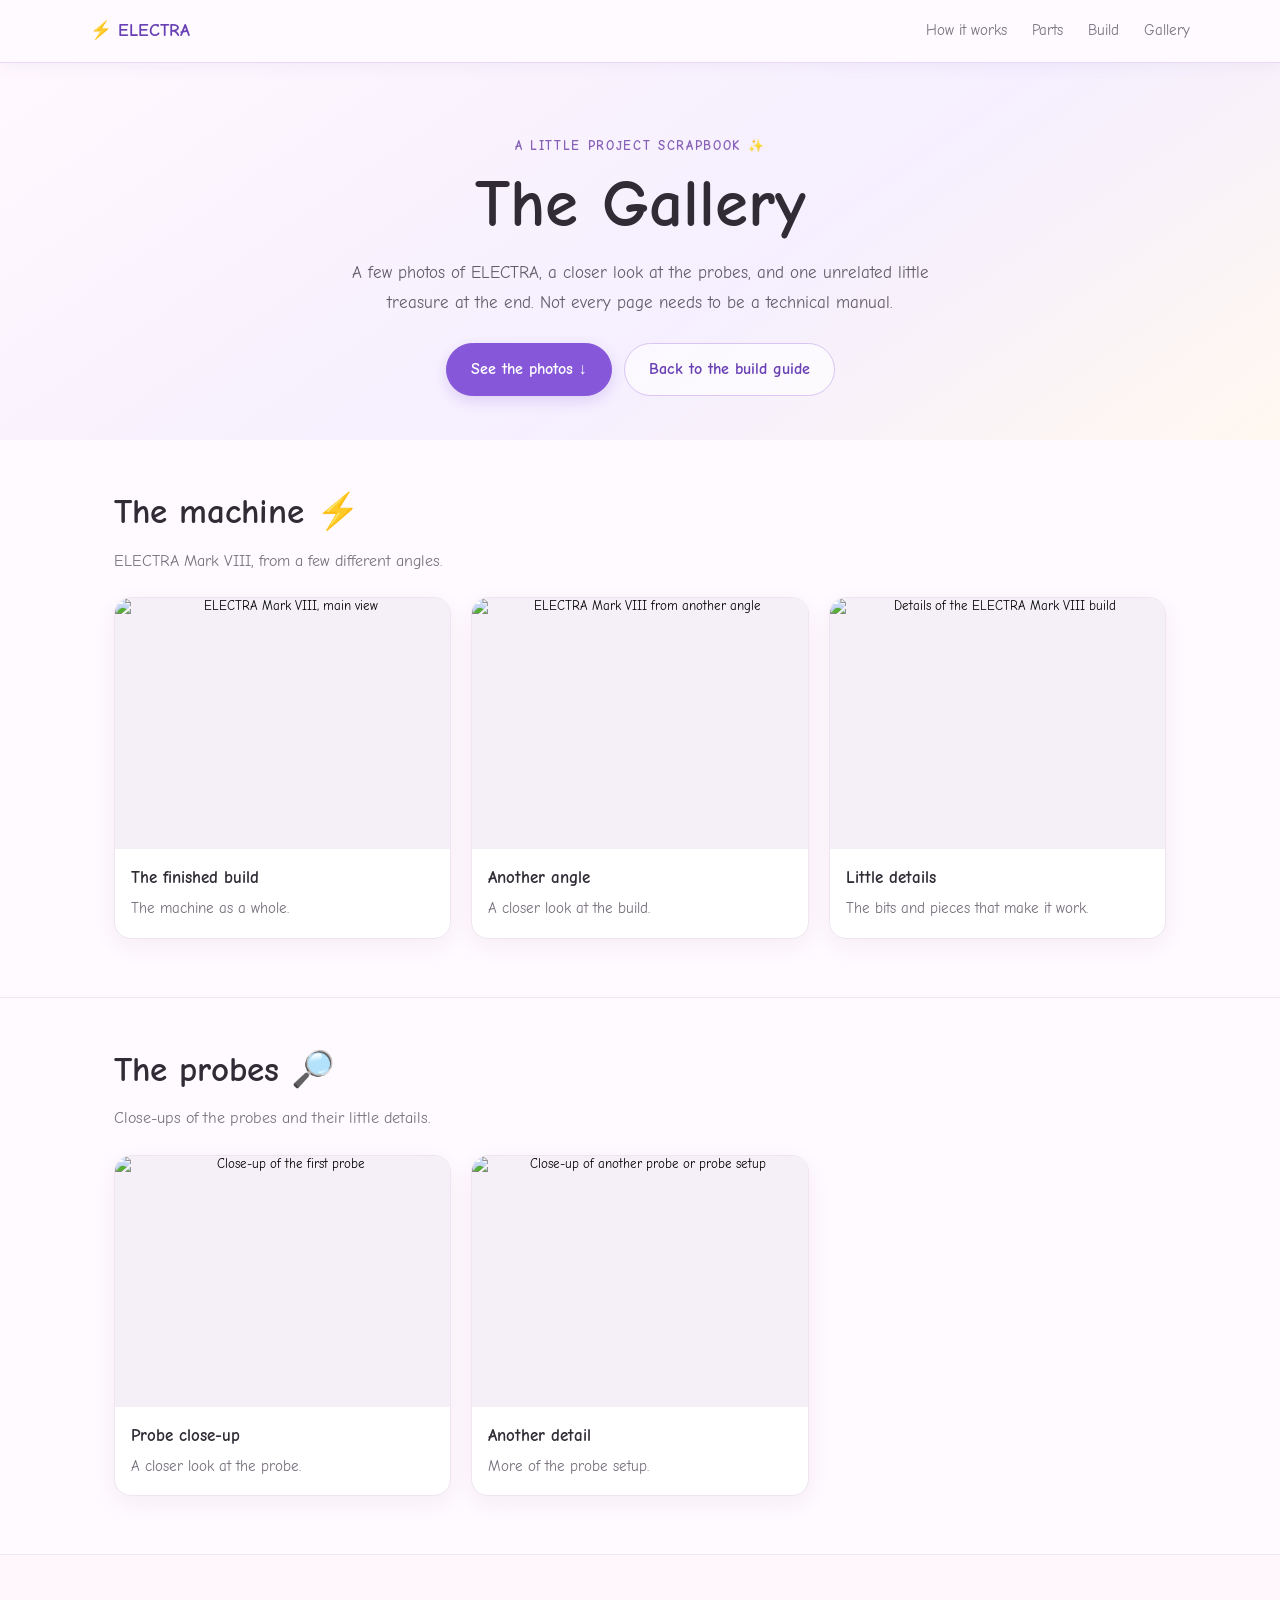
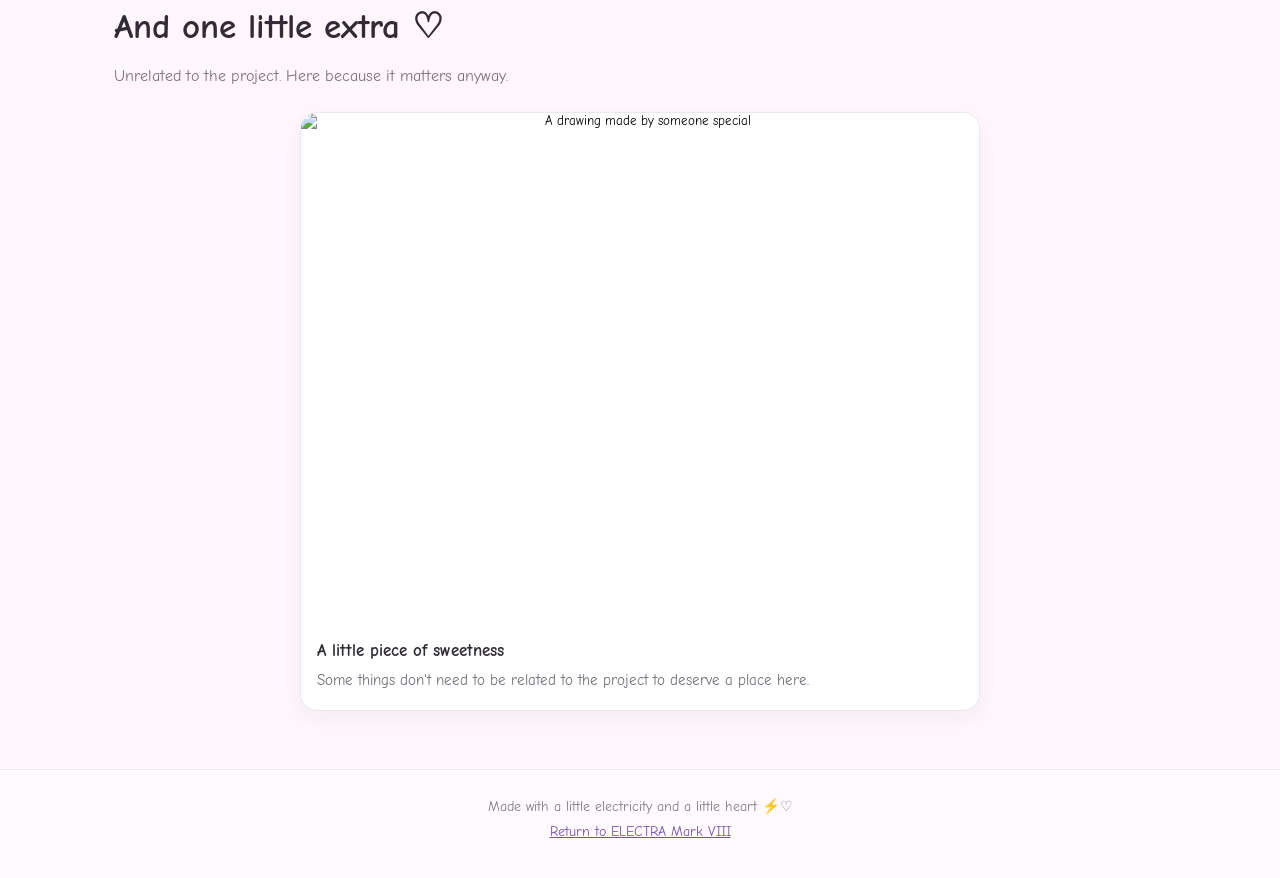
==== gallery.html @ 9e2c364e "Add files via upload" ====
<!DOCTYPE html>
<html lang="en">
<head>
  <meta charset="UTF-8" />
  <meta name="viewport" content="width=device-width, initial-scale=1" />
  <meta name="theme-color" content="#fbf4ff" />
  <title>Gallery · ELECTRA Mark VIII</title>
  <meta name="description" content="A small personal gallery of the ELECTRA machine, its probes, and one special drawing." />
  <link rel="preconnect" href="https://fonts.googleapis.com" />
  <link rel="preconnect" href="https://fonts.gstatic.com" crossorigin />
  <link href="https://fonts.googleapis.com/css2?family=Comic+Neue:wght@400;700&display=swap" rel="stylesheet" />
  <link rel="stylesheet" href="style.css" />
  <style>
    body, h1, h2, h3, p, a, button, figcaption {
      font-family: "Comic Sans MS", "Comic Neue", "Chalkboard SE", cursive !important;
    }
    :root { --ink:#302b35; --muted:#77717e; }
    body { color:var(--ink); background:#fffaff; }
    .gallery-hero { padding:72px 0 44px; text-align:center; background:linear-gradient(145deg,#fff8fd 0%,#f5efff 58%,#fff8f0 100%); }
    .gallery-hero .eyebrow { color:#8760b8; font-weight:700; letter-spacing:.13em; text-transform:uppercase; font-size:.8rem; }
    .gallery-hero h1 { font-size:clamp(2.4rem,6vw,4.2rem); line-height:1.08; margin:12px 0 16px; }
    .gallery-hero .lead { max-width:620px; margin:0 auto; color:#625b69; font-size:1.08rem; line-height:1.75; }
    .gallery-actions { display:flex; justify-content:center; flex-wrap:wrap; gap:12px; margin-top:25px; }
    .gallery-actions a { text-decoration:none; }
    .gallery-section { padding:42px 0 58px; }
    .gallery-section + .gallery-section { border-top:1px solid #f0e7f1; }
    .section-heading { margin-bottom:22px; }
    .section-heading h2 { font-size:clamp(1.65rem,4vw,2.2rem); margin:0 0 6px; }
    .section-heading p { margin:0; color:var(--muted); }
    .gallery-grid { display:grid; grid-template-columns:repeat(3,minmax(0,1fr)); gap:20px; }
    .gallery-card { min-width:0; overflow:hidden; border:1px solid #eee5f0; background:#fff; border-radius:17px; box-shadow:0 7px 24px rgba(67,42,80,.055); }
    .gallery-image-button { width:100%; display:block; border:0; padding:0; background:#f5f0f7; cursor:zoom-in; }
    .gallery-image-button img { display:block; width:100%; aspect-ratio:4/3; object-fit:cover; }
    .gallery-copy { padding:14px 16px 17px; }
    .gallery-copy h3 { font-size:1.08rem; margin:0 0 5px; }
    .gallery-copy p { color:#756d7a; font-size:.92rem; line-height:1.55; margin:0; }
    .personal-section { background:#fff7fb; }
    .art-card { max-width:680px; margin:0 auto; }
    .art-card .gallery-image-button img { aspect-ratio:4/3; object-fit:contain; background:#fff; }
    .gallery-footer { border-top:1px solid #f0e7f1; padding:25px 0 34px; text-align:center; color:#817985; font-size:.9rem; }
    .gallery-footer a { color:#7551a1; }
    .lightbox { position:fixed; inset:0; z-index:1000; display:none; align-items:center; justify-content:center; padding:24px; background:rgba(28,20,34,.88); }
    .lightbox.open { display:flex; }
    .lightbox-inner { width:min(1100px,100%); max-height:100%; display:flex; flex-direction:column; align-items:center; gap:12px; }
    .lightbox img { max-width:100%; max-height:78vh; object-fit:contain; border-radius:12px; box-shadow:0 18px 70px rgba(0,0,0,.3); }
    .lightbox-caption { color:#fff; text-align:center; line-height:1.5; }
    .lightbox-close { position:fixed; top:18px; right:20px; width:44px; height:44px; border:1px solid rgba(255,255,255,.45); border-radius:50%; color:#fff; background:rgba(255,255,255,.12); font-size:1.5rem; cursor:pointer; }
    .lightbox-close:focus-visible,.gallery-image-button:focus-visible { outline:3px solid #b995ff; outline-offset:3px; }
    @media (max-width:900px) { .gallery-grid { grid-template-columns:repeat(2,minmax(0,1fr)); } }
    @media (max-width:580px) { .gallery-hero { padding:52px 0 36px; } .gallery-section { padding:34px 0 44px; } .gallery-grid { grid-template-columns:1fr; gap:15px; } }
    @media (prefers-reduced-motion:reduce) { *,*::before,*::after { transition:none !important; } }
  </style>
</head>
<body>
  <header class="site-header">
    <div class="wrap header-inner">
      <a class="logo" href="index.html">⚡ ELECTRA</a>
      <nav aria-label="Main navigation">
        <a href="index.html#what">How it works</a>
        <a href="index.html#parts">Parts</a>
        <a href="index.html#build">Build</a>
        <a href="gallery.html" aria-current="page">Gallery</a>
      </nav>
    </div>
  </header>

  <main>
    <section class="gallery-hero">
      <div class="wrap">
        <p class="eyebrow">A little project scrapbook ✨</p>
        <h1>The Gallery</h1>
        <p class="lead">A few photos of ELECTRA, a closer look at the probes, and one unrelated little treasure at the end. Not every page needs to be a technical manual.</p>
        <div class="gallery-actions">
          <a class="btn" href="#machine">See the photos ↓</a>
          <a class="btn btn-ghost" href="index.html">Back to the build guide</a>
        </div>
      </div>
    </section>

    <!-- Add 3–6 machine photos. Replace these example filenames with your actual image filenames. -->
    <section class="gallery-section" id="machine">
      <div class="wrap">
        <div class="section-heading">
          <h2>The machine ⚡</h2>
          <p>ELECTRA Mark VIII, from a few different angles.</p>
        </div>
        <div class="gallery-grid">
          <article class="gallery-card">
            <button class="gallery-image-button" type="button" data-full="images/gallery/machine-1.jpg" data-caption="ELECTRA Mark VIII — main view" aria-label="Enlarge main machine photo">
              <img src="images/gallery/machine-1.jpg" alt="ELECTRA Mark VIII, main view" loading="lazy" />
            </button>
            <div class="gallery-copy"><h3>The finished build</h3><p>The machine as a whole.</p></div>
          </article>
          <article class="gallery-card">
            <button class="gallery-image-button" type="button" data-full="images/gallery/machine-2.jpg" data-caption="ELECTRA Mark VIII — another angle" aria-label="Enlarge second machine photo">
              <img src="images/gallery/machine-2.jpg" alt="ELECTRA Mark VIII from another angle" loading="lazy" />
            </button>
            <div class="gallery-copy"><h3>Another angle</h3><p>A closer look at the build.</p></div>
          </article>
          <article class="gallery-card">
            <button class="gallery-image-button" type="button" data-full="images/gallery/machine-3.jpg" data-caption="ELECTRA Mark VIII — build details" aria-label="Enlarge third machine photo">
              <img src="images/gallery/machine-3.jpg" alt="Details of the ELECTRA Mark VIII build" loading="lazy" />
            </button>
            <div class="gallery-copy"><h3>Little details</h3><p>The bits and pieces that make it work.</p></div>
          </article>
          <!-- Optional extra machine photos: duplicate a card and use machine-4.jpg, machine-5.jpg, or machine-6.jpg. -->
        </div>
      </div>
    </section>

    <!-- Add 2–4 probe photos. Replace these example filenames with your actual image filenames. -->
    <section class="gallery-section" id="probes">
      <div class="wrap">
        <div class="section-heading">
          <h2>The probes 🔎</h2>
          <p>Close-ups of the probes and their little details.</p>
        </div>
        <div class="gallery-grid">
          <article class="gallery-card">
            <button class="gallery-image-button" type="button" data-full="images/gallery/probe-1.jpg" data-caption="Probe — close-up" aria-label="Enlarge first probe photo">
              <img src="images/gallery/probe-1.jpg" alt="Close-up of the first probe" loading="lazy" />
            </button>
            <div class="gallery-copy"><h3>Probe close-up</h3><p>A closer look at the probe.</p></div>
          </article>
          <article class="gallery-card">
            <button class="gallery-image-button" type="button" data-full="images/gallery/probe-2.jpg" data-caption="Probe setup — detail" aria-label="Enlarge second probe photo">
              <img src="images/gallery/probe-2.jpg" alt="Close-up of another probe or probe setup" loading="lazy" />
            </button>
            <div class="gallery-copy"><h3>Another detail</h3><p>More of the probe setup.</p></div>
          </article>
          <!-- Optional extra probe photos: duplicate a card and use probe-3.jpg or probe-4.jpg. -->
        </div>
      </div>
    </section>

    <!-- The unrelated drawing goes last, exactly as intended. -->
    <section class="gallery-section personal-section" id="little-extra">
      <div class="wrap">
        <div class="section-heading">
          <h2>And one little extra ♡</h2>
          <p>Unrelated to the project. Here because it matters anyway.</p>
        </div>
        <article class="gallery-card art-card">
          <button class="gallery-image-button" type="button" data-full="images/gallery/drawing.jpg" data-caption="A little drawing, kept here for a special reason." aria-label="Enlarge the drawing">
            <img src="images/gallery/drawing.jpg" alt="A drawing made by someone special" loading="lazy" />
          </button>
          <div class="gallery-copy"><h3>A little piece of sweetness</h3><p>Some things don't need to be related to the project to deserve a place here.</p></div>
        </article>
      </div>
    </section>
  </main>

  <footer class="gallery-footer">
    <div class="wrap">
      <p>Made with a little electricity and a little heart ⚡♡</p>
      <p><a href="index.html">Return to ELECTRA Mark VIII</a></p>
    </div>
  </footer>

  <div class="lightbox" id="lightbox" role="dialog" aria-modal="true" aria-label="Expanded gallery image" aria-hidden="true">
    <button class="lightbox-close" type="button" aria-label="Close image viewer">×</button>
    <div class="lightbox-inner">
      <img id="lightbox-image" src="" alt="" />
      <p class="lightbox-caption" id="lightbox-caption"></p>
    </div>
  </div>

  <script>
    (() => {
      const lightbox = document.getElementById('lightbox');
      const lightboxImage = document.getElementById('lightbox-image');
      const lightboxCaption = document.getElementById('lightbox-caption');
      const closeButton = lightbox.querySelector('.lightbox-close');
      let previousFocus = null;

      function closeLightbox() {
        lightbox.classList.remove('open');
        lightbox.setAttribute('aria-hidden', 'true');
        lightboxImage.src = '';
        document.body.style.overflow = '';
        if (previousFocus) previousFocus.focus();
      }

      document.querySelectorAll('.gallery-image-button').forEach(button => {
        button.addEventListener('click', () => {
          previousFocus = button;
          lightboxImage.src = button.dataset.full;
          lightboxImage.alt = button.querySelector('img').alt;
          lightboxCaption.textContent = button.dataset.caption || '';
          lightbox.classList.add('open');
          lightbox.setAttribute('aria-hidden', 'false');
          document.body.style.overflow = 'hidden';
          closeButton.focus();
        });
      });
      closeButton.addEventListener('click', closeLightbox);
      lightbox.addEventListener('click', event => { if (event.target === lightbox) closeLightbox(); });
      document.addEventListener('keydown', event => {
        if (event.key === 'Escape' && lightbox.classList.contains('open')) closeLightbox();
      });
    })();
  </script>
</body>
</html>
---- style.css ----
/* ELECTRA Mark VIII: Pastel Cyber-Kawaii theme
   Replaces style.css. Keeps the existing HTML structure and responsive layout. */

* { margin: 0; padding: 0; box-sizing: border-box; }

:root {
  --page: #fffaff;
  --surface: #ffffff;
  --surface-lavender: #f5efff;
  --surface-pink: #fff0f7;
  --surface-mint: #eafaf5;
  --ink: #352b49;
  --muted: #70677e;
  --purple: #8657d8;
  --purple-dark: #6840b4;
  --pink: #ef8fbd;
  --mint: #79cdb5;
  --yellow: #ffe9a6;
  --border: #e7d9f7;
  --shadow: 0 8px 24px rgba(101, 70, 150, .10);
}

html { scroll-behavior: smooth; scroll-padding-top: 100px; }

body {
  font-family: system-ui, -apple-system, "Segoe UI", Roboto, sans-serif;
  line-height: 1.7;
  color: var(--ink);
  background:
    radial-gradient(ellipse at 8% 4%, rgba(232, 211, 255, .42), transparent 28rem),
    radial-gradient(ellipse at 94% 30%, rgba(255, 221, 239, .35), transparent 32rem),
    var(--page);
}

a { color: var(--purple-dark); }
a:hover { color: #bd5794; }

.wrap { max-width: 1100px; margin: 0 auto; padding: 0 24px; }

/* Header */
.site-header {
  position: sticky; top: 0;
  background: rgba(255, 250, 255, .90);
  backdrop-filter: blur(12px);
  border-bottom: 1px solid var(--border);
  box-shadow: 0 3px 16px rgba(101, 70, 150, .06);
  z-index: 10;
}
.header-inner {
  display: flex; justify-content: space-between; align-items: center;
  padding: 16px 0;
}
.logo {
  font-weight: 700; font-size: 1.1rem; text-decoration: none;
  color: var(--purple-dark);
}
.site-header nav a {
  display: inline-block; margin-left: 20px; text-decoration: none;
  color: var(--muted); font-size: .92rem; transition: color .2s;
}
.site-header nav a:hover { color: var(--purple); }

/* Hero */
.hero {
  padding: 76px 0 60px; text-align: center;
  background: linear-gradient(135deg, rgba(245,239,255,.82), rgba(255,240,247,.72) 55%, rgba(234,250,245,.7));
  border-bottom: 1px solid #eee2fa;
}
.eyebrow {
  text-transform: uppercase; letter-spacing: 2px; font-size: .8rem;
  color: var(--purple); margin-bottom: 12px;
}
.hero h1 {
  font-size: clamp(2rem, 5vw, 3.2rem); line-height: 1.2;
  margin-bottom: 16px; color: var(--purple-dark);
}
.lead {
  font-size: 1.12rem; color: var(--muted); max-width: 680px;
  margin: 0 auto 24px;
}
.tags {
  display: flex; gap: 8px; justify-content: center; flex-wrap: wrap;
  margin-bottom: 24px;
}
.tag {
  background: var(--surface-lavender); padding: 5px 13px;
  border: 1px solid #e5d6fb; border-radius: 20px;
  font-size: .85rem; color: #62469b;
}
.tag:nth-child(2) { background: var(--surface-pink); border-color: #f8d5e7; color: #a94e7e; }
.tag:nth-child(3) { background: var(--surface-mint); border-color: #c8eee2; color: #287d68; }
.tag:nth-child(4) { background: #fff6d8; border-color: #f6e4a5; color: #88651b; }
.hero-actions {
  display: flex; gap: 12px; justify-content: center;
  margin-bottom: 40px; flex-wrap: wrap;
}
.btn {
  display: inline-block; padding: 12px 24px; border-radius: 999px;
  text-decoration: none; font-weight: 700;
  background: var(--purple); color: #fff;
  border: 1px solid var(--purple); box-shadow: 0 5px 14px rgba(134,87,216,.2);
  transition: transform .18s, background .18s, box-shadow .18s;
}
.btn:hover {
  background: var(--purple-dark); color: #fff;
  transform: translateY(-2px); box-shadow: 0 8px 18px rgba(134,87,216,.25);
}
.btn-ghost {
  background: rgba(255,255,255,.65); color: var(--purple-dark);
  border: 1px solid #d8c5f4; box-shadow: none;
}
.btn-ghost:hover { background: var(--surface-pink); color: #a94e7e; }
.hero-img {
  width: 100%; max-width: 800px; border-radius: 18px;
  box-shadow: var(--shadow); margin: 0 auto; display: block;
  border: 4px solid rgba(255,255,255,.85);
}

/* Sections */
.section { padding: 76px 0; }
.section.alt {
  background: linear-gradient(120deg, rgba(245,239,255,.74), rgba(255,250,255,.85) 65%, rgba(234,250,245,.62));
  border-top: 1px solid #eee4fa; border-bottom: 1px solid #eee4fa;
}
.section h2 {
  font-size: 2rem; line-height: 1.3; margin-bottom: 24px;
  color: var(--purple-dark);
}
.section h3 { color: #6d4bb1; }
.section h4 { color: #7258a2; }
.section p { margin-bottom: 16px; max-width: 760px; }
.kicker { color: var(--muted); }

/* Section numbers and table of contents */
.num {
  display: inline-block; font-size: .76rem; font-weight: 700;
  letter-spacing: 2px; text-transform: uppercase; color: var(--purple);
  background: #eee3ff; border-radius: 999px; padding: 5px 12px; margin-bottom: 10px;
}
.section-index {
  max-width: 1000px; margin: 28px auto 30px; padding: 24px;
  border: 1px solid var(--border); border-radius: 18px;
  background: rgba(255,255,255,.9); box-shadow: var(--shadow);
}
.section-index h2 { margin: 0 0 14px; font-size: 1.2rem; color: var(--purple-dark); }
.section-index ol {
  display: grid; grid-template-columns: repeat(auto-fit, minmax(220px, 1fr));
  gap: 8px 24px; padding-left: 28px; margin: 0;
}
.section-index li { padding: 3px 0; color: var(--purple); }
.section-index a { color: var(--ink); text-decoration-thickness: 1px; text-underline-offset: 3px; }
.section-index a:hover { color: #bd5794; }

/* Stats */
.stats {
  display: grid; grid-template-columns: repeat(auto-fit, minmax(140px, 1fr));
  gap: 24px; margin-top: 40px;
}
.stat {
  text-align: center; padding: 24px; background: var(--surface);
  border-radius: 16px; border: 1px solid var(--border); box-shadow: var(--shadow);
}
.stat strong { display: block; font-size: 1.8rem; color: var(--purple-dark); }
.stat span { font-size: .9rem; color: var(--muted); }

/* Cards and panels */
.cards { display: grid; grid-template-columns: repeat(auto-fit, minmax(220px, 1fr)); gap: 24px; }
.card, .panel {
  background: rgba(255,255,255,.92); padding: 24px;
  border-radius: 16px; border: 1px solid var(--border);
  box-shadow: 0 5px 18px rgba(101,70,150,.06);
}
.card:nth-child(3n+2) { border-top: 4px solid var(--pink); }
.card:nth-child(3n+3) { border-top: 4px solid var(--mint); }
.card h3, .panel h3 { font-size: 1.08rem; margin-bottom: 8px; }
.card p, .panel p, .panel li { font-size: .95rem; color: var(--muted); }
.card p { margin: 0; }
.panel h4 { margin: 16px 0 8px; }
.panel ul { padding-left: 20px; }
.panel li { margin-bottom: 6px; }

/* Gallery and figures */
.gallery { display: grid; grid-template-columns: repeat(auto-fit, minmax(240px, 1fr)); gap: 20px; }
.gallery figure { margin: 0; }
.gallery img {
  width: 100%; height: 220px; object-fit: cover; border-radius: 14px;
  display: block; border: 1px solid var(--border);
}
.gallery figcaption, figure.wide figcaption {
  text-align: center; font-size: .88rem; color: var(--muted); margin-top: 10px;
}
figure.wide { margin: 32px 0; }
figure.wide img { width: 100%; border-radius: 16px; display: block; border: 1px solid var(--border); }

/* Tables */
.table-wrap { overflow-x: auto; margin-top: 24px; border-radius: 12px; }
table {
  width: 100%; border-collapse: collapse; background: #fff;
  border-radius: 12px; overflow: hidden; border: 1px solid var(--border);
}
th, td {
  text-align: left; padding: 13px 16px; border-bottom: 1px solid #eee5f7;
  font-size: .95rem;
}
th { background: #eee4ff; color: #50347f; font-weight: 700; }
tbody tr:nth-child(even) { background: #fff8fc; }
tbody tr:hover { background: #f0fbf7; }
tr:last-child td { border-bottom: none; }

/* Build instructions: numbered major steps, nested instructions stay bullets */
.steps { list-style: none; counter-reset: step; max-width: 760px; }
.steps > li {
  counter-increment: step; position: relative; padding: 20px 22px 20px 72px;
  margin-bottom: 20px; background: rgba(255,255,255,.94);
  border: 1px solid var(--border); border-radius: 16px; box-shadow: 0 4px 14px rgba(101,70,150,.06);
}
.steps > li::before {
  content: counter(step); position: absolute; left: 16px; top: 16px;
  width: 40px; height: 40px; background: var(--purple); color: #fff;
  border-radius: 50%; display: flex; align-items: center; justify-content: center;
  font-weight: 700; box-shadow: 0 3px 8px rgba(134,87,216,.22);
}
.steps h3 { font-size: 1.1rem; margin-bottom: 6px; color: var(--purple-dark); }
.steps p { margin: 0 0 8px; color: var(--muted); font-size: .95rem; }
.steps > li > ul {
  list-style: disc !important; padding-left: 22px; margin: 10px 0 0;
  counter-reset: none !important;
}
.steps > li > ul > li {
  list-style: disc !important; counter-increment: none !important;
  padding-left: 0; margin: 0 0 6px; color: var(--muted);
}
.steps > li > ul > li::before { content: none !important; display: none !important; }

/* Code */
pre {
  background: #382d4c; color: #fff8ff; padding: 24px;
  border-radius: 14px; overflow-x: auto; font-size: .9rem;
  line-height: 1.6; margin: 20px 0; border: 1px solid #51416b;
}
code { font-family: "SF Mono", "Fira Code", monospace; font-size: .9em; }
p code, li code { background: #f0e8ff; color: #5d3c91; padding: 2px 6px; border-radius: 5px; }

/* Callouts, warnings, highlights, and quotes */
.warn, .highlight {
  border-radius: 14px; padding: 20px 24px; margin: 24px 0;
}
.warn { background: #fff8df; border: 1px solid #f0dfa1; border-left: 5px solid #e6b943; }
.warn h3 { margin-bottom: 8px; font-size: 1.05rem; color: #8c681b; }
.warn p { margin: 0 0 8px; font-size: .95rem; }
.warn p:last-child { margin-bottom: 0; }
.danger { background: #fff0f2; border-color: #f0b7c5; border-left-color: #d95872; }
.danger h3 { color: #a82f4a; }
.highlight { background: #eafaf4; border: 1px solid #bde8d9; border-left: 5px solid #58b99c; }
.highlight h3 { margin-bottom: 8px; font-size: 1.05rem; color: #267a63; }
.highlight p { margin: 0 0 8px; font-size: .95rem; }
.highlight p:last-child { margin-bottom: 0; }
.quote {
  border-left: 4px solid var(--pink); background: #fff3f9;
  padding: 18px 22px; margin: 28px 0; font-style: italic;
  color: #65516f; max-width: 760px; border-radius: 0 12px 12px 0;
}

/* Lists */
.checklist { list-style: none; max-width: 760px; }
.checklist li { position: relative; padding-left: 36px; margin-bottom: 12px; font-size: .97rem; color: var(--ink); }
.checklist li::before { content: "☐"; position: absolute; left: 0; top: -2px; font-size: 1.3rem; color: var(--purple); }
.refs { list-style: none; max-width: 800px; }
.refs li { margin-bottom: 16px; font-size: .95rem; color: var(--muted); }
.refs li strong { color: var(--ink); }
.refs a { color: var(--purple-dark); word-break: break-word; }

/* Parts list and version history */
.part-list { max-width: 820px; }
.part-list h3 { font-size: 1.05rem; margin: 28px 0 10px; }
.part-list ul { padding-left: 22px; }
.part-list li { margin-bottom: 8px; font-size: .94rem; color: var(--muted); line-height: 1.55; }
.part-list li strong { color: var(--ink); }
.version { border-left: 3px solid #d8c5f4; padding-left: 20px; margin-bottom: 28px; }
.version strong { display: block; font-size: 1rem; color: var(--purple-dark); }
.version span { font-size: .82rem; color: #9a8bad; }
.version p { margin: 6px 0 0; font-size: .93rem; color: var(--muted); }

/* Miscellaneous components used by the page */
.grid2 { display: grid; grid-template-columns: repeat(auto-fit, minmax(280px, 1fr)); gap: 24px; margin-top: 24px; }
.formula {
  background: #382d4c; color: #fff8ff; padding: 20px 24px; border-radius: 12px;
  font-size: 1rem; margin: 20px 0; text-align: center; overflow-x: auto;
}
.chem {
  background: #f5efff; color: #50347f; border: 1px solid var(--border);
  border-radius: 12px; padding: 16px 20px; font-size: .95rem; margin: 16px 0; overflow-x: auto;
}
.step-group { margin-bottom: 32px; }
.step-group h3 { font-size: 1.05rem; margin-bottom: 8px; }
.credit { font-size: .85rem; color: #9a8bad; margin-top: 24px; }
.credit a { color: var(--purple-dark); }
.support { text-align: center; padding: 40px 0; }
.support .btn { font-size: 1.05rem; padding: 16px 32px; }
.site-footer {
  padding: 40px 0; text-align: center; border-top: 1px solid var(--border);
  color: #8c819b; font-size: .9rem;
  background: linear-gradient(110deg, #f5efff, #fff5fa, #effbf7);
}
.site-footer a { color: var(--purple-dark); }
.muted { font-size: .8rem; margin-top: 8px; }

/* Keep keyboard focus visible */
a:focus-visible, button:focus-visible {
  outline: 3px solid #bd91ff; outline-offset: 3px; border-radius: 5px;
}

/* Responsive */
@media (max-width: 700px) {
  .header-inner { flex-direction: column; gap: 12px; }
  .site-header nav { display: flex; justify-content: center; flex-wrap: wrap; gap: 4px 12px; }
  .site-header nav a { margin: 0 2px; }
  .hero { padding: 56px 0 40px; }
  .section { padding: 56px 0; }
  .section h2 { font-size: 1.7rem; }
  .section-index { margin-left: 12px; margin-right: 12px; padding: 18px; }
  .section-index ol { grid-template-columns: 1fr; }
  .steps > li { padding: 16px 16px 16px 62px; }
  .steps > li::before { left: 12px; top: 14px; width: 36px; height: 36px; }
  th, td { padding: 10px 12px; }
}
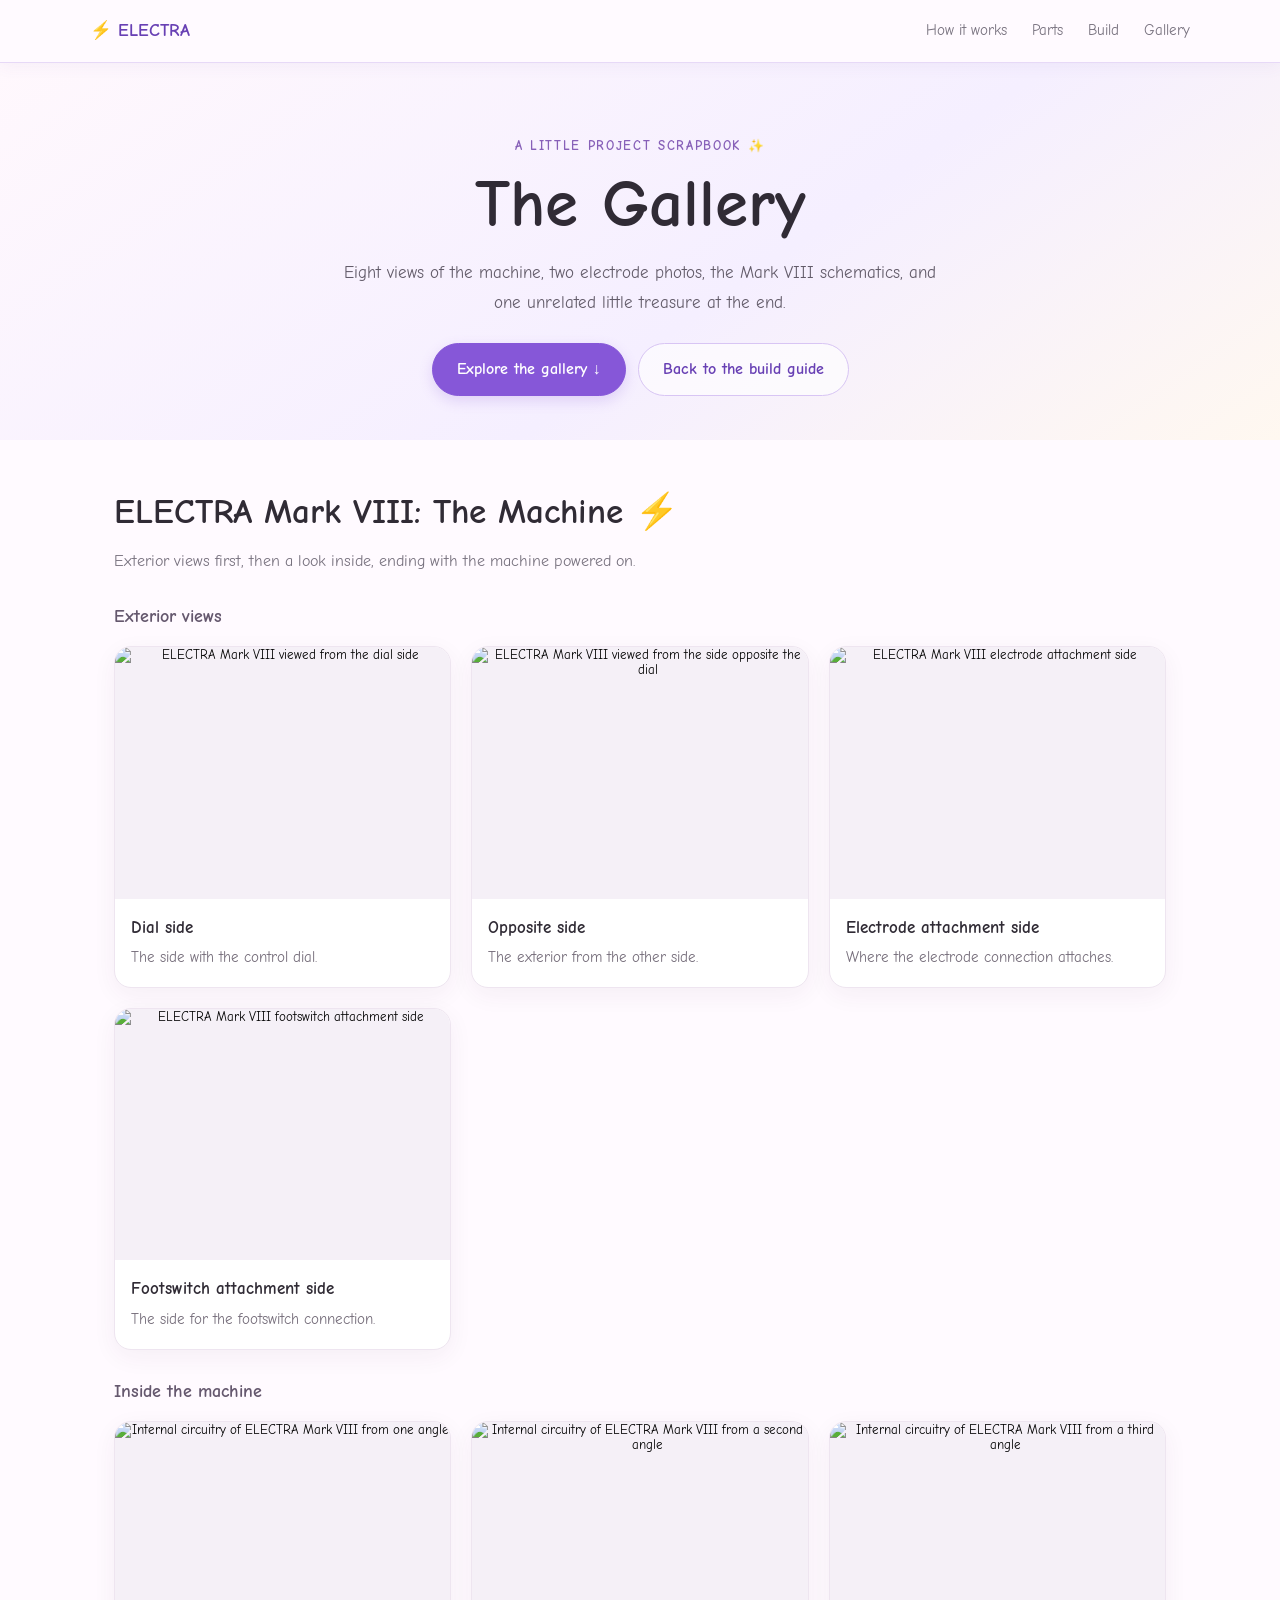
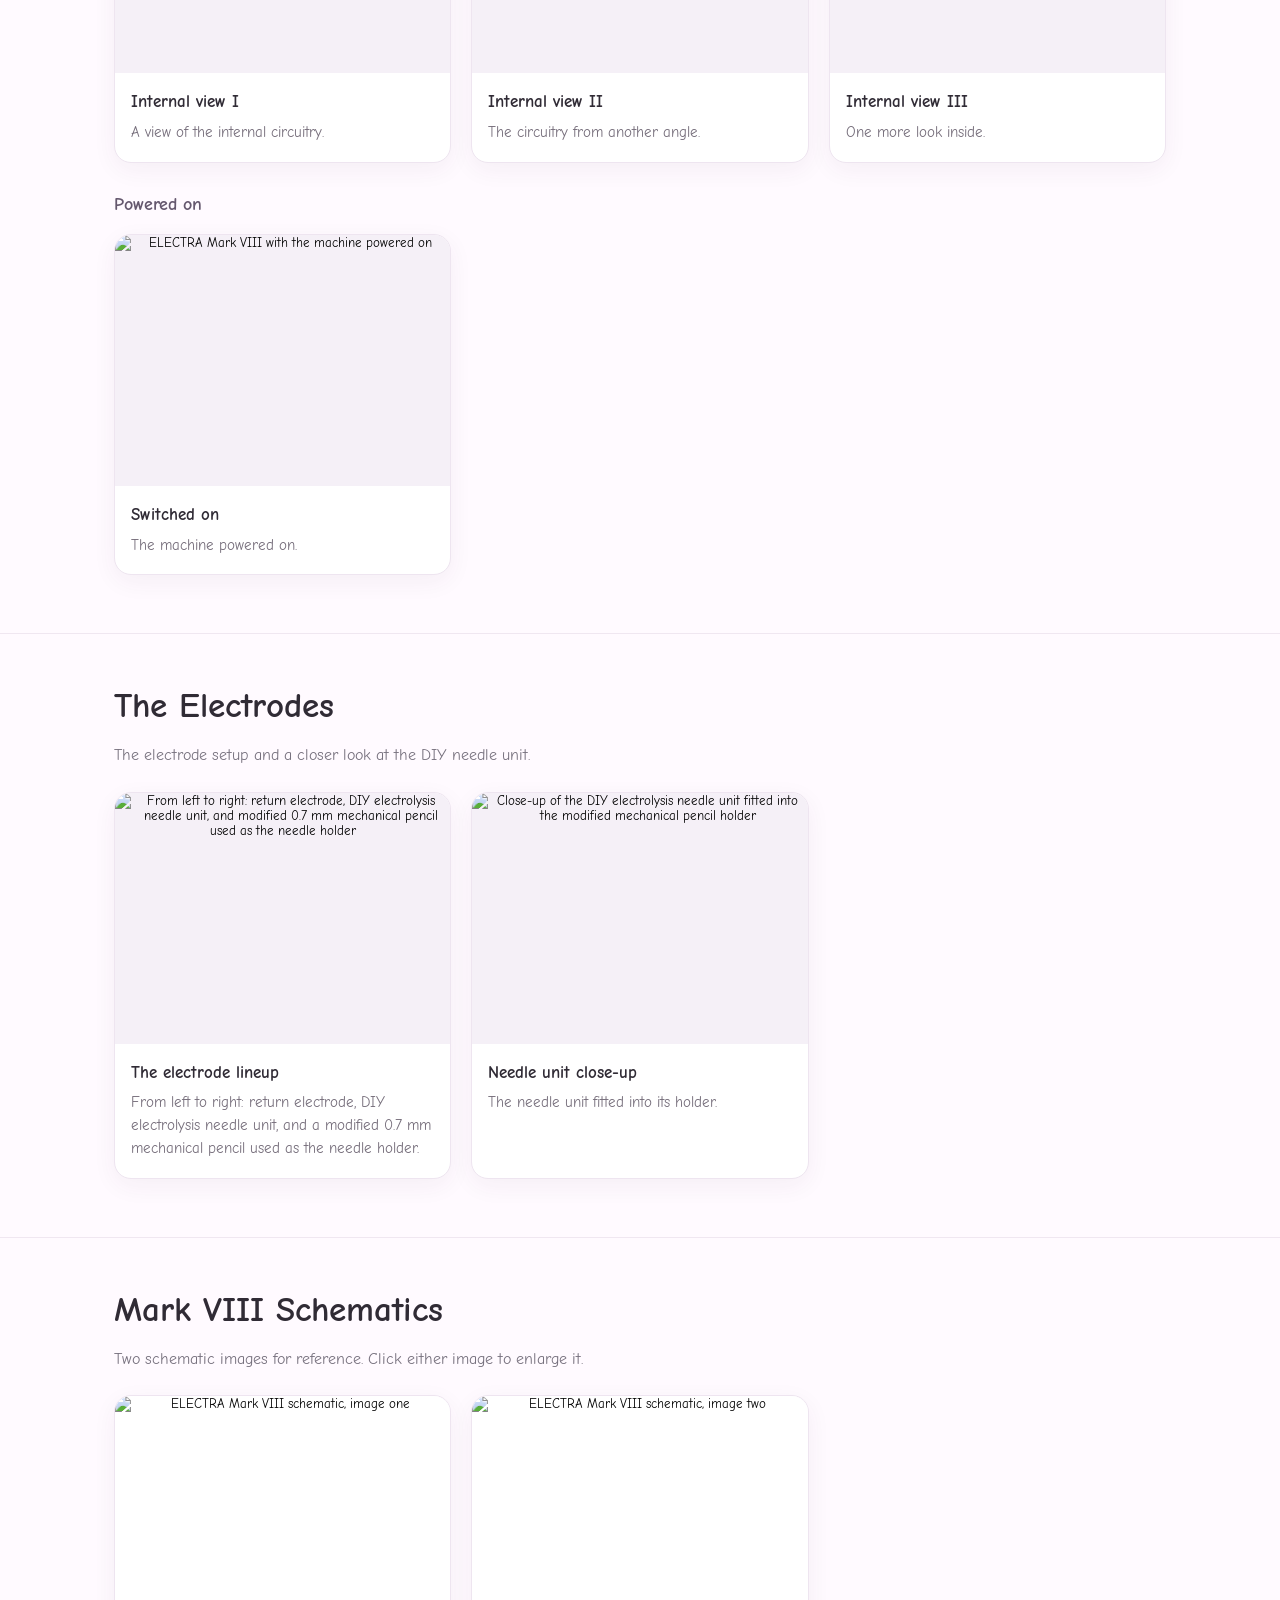
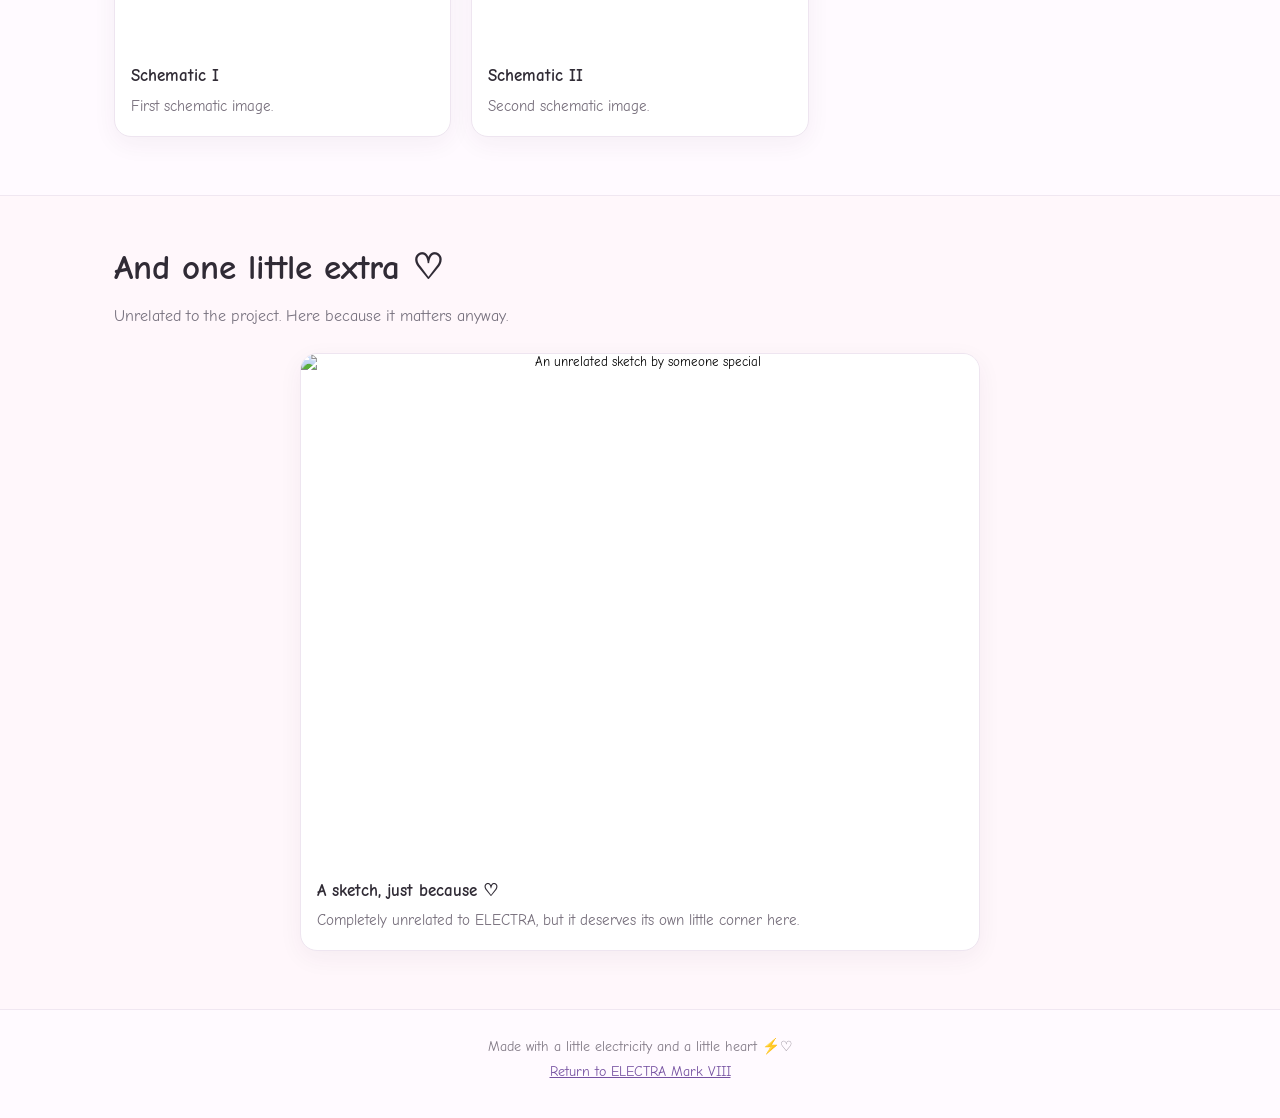
==== commit 46fc79dd: "Add files via upload" ====
--- a/gallery.html
+++ b/gallery.html
@@ -5,7 +5,7 @@
   <meta name="viewport" content="width=device-width, initial-scale=1" />
   <meta name="theme-color" content="#fbf4ff" />
   <title>Gallery · ELECTRA Mark VIII</title>
-  <meta name="description" content="A small personal gallery of the ELECTRA machine, its probes, and one special drawing." />
+  <meta name="description" content="A photo gallery of the ELECTRA Mark VIII machine, electrodes, schematics, and one special drawing." />
   <link rel="preconnect" href="https://fonts.googleapis.com" />
   <link rel="preconnect" href="https://fonts.gstatic.com" crossorigin />
   <link href="https://fonts.googleapis.com/css2?family=Comic+Neue:wght@400;700&display=swap" rel="stylesheet" />
@@ -35,6 +35,8 @@
     .gallery-copy h3 { font-size:1.08rem; margin:0 0 5px; }
     .gallery-copy p { color:#756d7a; font-size:.92rem; line-height:1.55; margin:0; }
     .personal-section { background:#fff7fb; }
+    .subsection-heading { margin:26px 0 14px; color:#65586e; font-size:1.15rem; }
+    .schematic-card .gallery-image-button img { aspect-ratio:4/3; object-fit:contain; background:#fff; }
     .art-card { max-width:680px; margin:0 auto; }
     .art-card .gallery-image-button img { aspect-ratio:4/3; object-fit:contain; background:#fff; }
     .gallery-footer { border-top:1px solid #f0e7f1; padding:25px 0 34px; text-align:center; color:#817985; font-size:.9rem; }
@@ -69,66 +71,101 @@
       <div class="wrap">
         <p class="eyebrow">A little project scrapbook ✨</p>
         <h1>The Gallery</h1>
-        <p class="lead">A few photos of ELECTRA, a closer look at the probes, and one unrelated little treasure at the end. Not every page needs to be a technical manual.</p>
+        <p class="lead">Eight views of the machine, two electrode photos, the Mark VIII schematics, and one unrelated little treasure at the end.</p>
         <div class="gallery-actions">
-          <a class="btn" href="#machine">See the photos ↓</a>
+          <a class="btn" href="#machine">Explore the gallery ↓</a>
           <a class="btn btn-ghost" href="index.html">Back to the build guide</a>
         </div>
       </div>
     </section>
 
-    <!-- Add 3–6 machine photos. Replace these example filenames with your actual image filenames. -->
+    <!-- Machine gallery: four exterior views, three internal views, then powered-on. -->
     <section class="gallery-section" id="machine">
       <div class="wrap">
         <div class="section-heading">
-          <h2>The machine ⚡</h2>
-          <p>ELECTRA Mark VIII, from a few different angles.</p>
-        </div>
-        <div class="gallery-grid">
-          <article class="gallery-card">
-            <button class="gallery-image-button" type="button" data-full="images/gallery/machine-1.jpg" data-caption="ELECTRA Mark VIII — main view" aria-label="Enlarge main machine photo">
-              <img src="images/gallery/machine-1.jpg" alt="ELECTRA Mark VIII, main view" loading="lazy" />
-            </button>
-            <div class="gallery-copy"><h3>The finished build</h3><p>The machine as a whole.</p></div>
-          </article>
-          <article class="gallery-card">
-            <button class="gallery-image-button" type="button" data-full="images/gallery/machine-2.jpg" data-caption="ELECTRA Mark VIII — another angle" aria-label="Enlarge second machine photo">
-              <img src="images/gallery/machine-2.jpg" alt="ELECTRA Mark VIII from another angle" loading="lazy" />
-            </button>
-            <div class="gallery-copy"><h3>Another angle</h3><p>A closer look at the build.</p></div>
-          </article>
-          <article class="gallery-card">
-            <button class="gallery-image-button" type="button" data-full="images/gallery/machine-3.jpg" data-caption="ELECTRA Mark VIII — build details" aria-label="Enlarge third machine photo">
-              <img src="images/gallery/machine-3.jpg" alt="Details of the ELECTRA Mark VIII build" loading="lazy" />
-            </button>
-            <div class="gallery-copy"><h3>Little details</h3><p>The bits and pieces that make it work.</p></div>
-          </article>
-          <!-- Optional extra machine photos: duplicate a card and use machine-4.jpg, machine-5.jpg, or machine-6.jpg. -->
-        </div>
-      </div>
-    </section>
-
-    <!-- Add 2–4 probe photos. Replace these example filenames with your actual image filenames. -->
-    <section class="gallery-section" id="probes">
-      <div class="wrap">
-        <div class="section-heading">
-          <h2>The probes 🔎</h2>
-          <p>Close-ups of the probes and their little details.</p>
-        </div>
-        <div class="gallery-grid">
-          <article class="gallery-card">
-            <button class="gallery-image-button" type="button" data-full="images/gallery/probe-1.jpg" data-caption="Probe — close-up" aria-label="Enlarge first probe photo">
-              <img src="images/gallery/probe-1.jpg" alt="Close-up of the first probe" loading="lazy" />
-            </button>
-            <div class="gallery-copy"><h3>Probe close-up</h3><p>A closer look at the probe.</p></div>
-          </article>
-          <article class="gallery-card">
-            <button class="gallery-image-button" type="button" data-full="images/gallery/probe-2.jpg" data-caption="Probe setup — detail" aria-label="Enlarge second probe photo">
-              <img src="images/gallery/probe-2.jpg" alt="Close-up of another probe or probe setup" loading="lazy" />
-            </button>
-            <div class="gallery-copy"><h3>Another detail</h3><p>More of the probe setup.</p></div>
-          </article>
-          <!-- Optional extra probe photos: duplicate a card and use probe-3.jpg or probe-4.jpg. -->
+          <h2>ELECTRA Mark VIII: The Machine ⚡</h2>
+          <p>Exterior views first, then a look inside, ending with the machine powered on.</p>
+        </div>
+        <h3 class="subsection-heading">Exterior views</h3>
+        <div class="gallery-grid">
+          <article class="gallery-card">
+            <button class="gallery-image-button" type="button" data-full="images/gallery/machine-1.jpg" data-caption="Dial side view" aria-label="Enlarge dial side view"><img src="images/gallery/machine-1.jpg" alt="ELECTRA Mark VIII viewed from the dial side" loading="lazy" /></button>
+            <div class="gallery-copy"><h3>Dial side</h3><p>The side with the control dial.</p></div>
+          </article>
+          <article class="gallery-card">
+            <button class="gallery-image-button" type="button" data-full="images/gallery/machine-2.jpg" data-caption="Side opposite the dial" aria-label="Enlarge opposite dial side view"><img src="images/gallery/machine-2.jpg" alt="ELECTRA Mark VIII viewed from the side opposite the dial" loading="lazy" /></button>
+            <div class="gallery-copy"><h3>Opposite side</h3><p>The exterior from the other side.</p></div>
+          </article>
+          <article class="gallery-card">
+            <button class="gallery-image-button" type="button" data-full="images/gallery/machine-3.jpg" data-caption="Electrode attachment side" aria-label="Enlarge electrode attachment side view"><img src="images/gallery/machine-3.jpg" alt="ELECTRA Mark VIII electrode attachment side" loading="lazy" /></button>
+            <div class="gallery-copy"><h3>Electrode attachment side</h3><p>Where the electrode connection attaches.</p></div>
+          </article>
+          <article class="gallery-card">
+            <button class="gallery-image-button" type="button" data-full="images/gallery/machine-4.jpg" data-caption="Footswitch attachment side" aria-label="Enlarge footswitch attachment side view"><img src="images/gallery/machine-4.jpg" alt="ELECTRA Mark VIII footswitch attachment side" loading="lazy" /></button>
+            <div class="gallery-copy"><h3>Footswitch attachment side</h3><p>The side for the footswitch connection.</p></div>
+          </article>
+        </div>
+
+        <h3 class="subsection-heading">Inside the machine</h3>
+        <div class="gallery-grid">
+          <article class="gallery-card">
+            <button class="gallery-image-button" type="button" data-full="images/gallery/machine-5.jpg" data-caption="Internal circuitry — angle 1" aria-label="Enlarge internal circuitry angle one"><img src="images/gallery/machine-5.jpg" alt="Internal circuitry of ELECTRA Mark VIII from one angle" loading="lazy" /></button>
+            <div class="gallery-copy"><h3>Internal view I</h3><p>A view of the internal circuitry.</p></div>
+          </article>
+          <article class="gallery-card">
+            <button class="gallery-image-button" type="button" data-full="images/gallery/machine-6.jpg" data-caption="Internal circuitry — angle 2" aria-label="Enlarge internal circuitry angle two"><img src="images/gallery/machine-6.jpg" alt="Internal circuitry of ELECTRA Mark VIII from a second angle" loading="lazy" /></button>
+            <div class="gallery-copy"><h3>Internal view II</h3><p>The circuitry from another angle.</p></div>
+          </article>
+          <article class="gallery-card">
+            <button class="gallery-image-button" type="button" data-full="images/gallery/machine-7.jpg" data-caption="Internal circuitry — angle 3" aria-label="Enlarge internal circuitry angle three"><img src="images/gallery/machine-7.jpg" alt="Internal circuitry of ELECTRA Mark VIII from a third angle" loading="lazy" /></button>
+            <div class="gallery-copy"><h3>Internal view III</h3><p>One more look inside.</p></div>
+          </article>
+        </div>
+
+        <h3 class="subsection-heading">Powered on</h3>
+        <div class="gallery-grid">
+          <article class="gallery-card">
+            <button class="gallery-image-button" type="button" data-full="images/gallery/machine-8.jpg" data-caption="ELECTRA Mark VIII powered on" aria-label="Enlarge powered-on machine photo"><img src="images/gallery/machine-8.jpg" alt="ELECTRA Mark VIII with the machine powered on" loading="lazy" /></button>
+            <div class="gallery-copy"><h3>Switched on</h3><p>The machine powered on.</p></div>
+          </article>
+        </div>
+      </div>
+    </section>
+
+    <section class="gallery-section" id="electrodes">
+      <div class="wrap">
+        <div class="section-heading">
+          <h2>The Electrodes</h2>
+          <p>The electrode setup and a closer look at the DIY needle unit.</p>
+        </div>
+        <div class="gallery-grid">
+          <article class="gallery-card">
+            <button class="gallery-image-button" type="button" data-full="images/gallery/electrodes-1.jpg" data-caption="From left to right: return electrode, DIY electrolysis needle unit, and modified 0.7 mm mechanical pencil used as the needle holder." aria-label="Enlarge electrode lineup"><img src="images/gallery/electrodes-1.jpg" alt="From left to right: return electrode, DIY electrolysis needle unit, and modified 0.7 mm mechanical pencil used as the needle holder" loading="lazy" /></button>
+            <div class="gallery-copy"><h3>The electrode lineup</h3><p>From left to right: return electrode, DIY electrolysis needle unit, and a modified 0.7 mm mechanical pencil used as the needle holder.</p></div>
+          </article>
+          <article class="gallery-card">
+            <button class="gallery-image-button" type="button" data-full="images/gallery/electrodes-2.jpg" data-caption="Close-up of the needle unit fitted into the needle holder" aria-label="Enlarge needle unit fitted into holder"><img src="images/gallery/electrodes-2.jpg" alt="Close-up of the DIY electrolysis needle unit fitted into the modified mechanical pencil holder" loading="lazy" /></button>
+            <div class="gallery-copy"><h3>Needle unit close-up</h3><p>The needle unit fitted into its holder.</p></div>
+          </article>
+        </div>
+      </div>
+    </section>
+
+    <section class="gallery-section" id="schematics">
+      <div class="wrap">
+        <div class="section-heading">
+          <h2>Mark VIII Schematics</h2>
+          <p>Two schematic images for reference. Click either image to enlarge it.</p>
+        </div>
+        <div class="gallery-grid">
+          <article class="gallery-card schematic-card">
+            <button class="gallery-image-button" type="button" data-full="images/gallery/schematic-1.jpg" data-caption="ELECTRA Mark VIII schematic — image 1" aria-label="Enlarge first Mark VIII schematic"><img src="images/gallery/schematic-1.jpg" alt="ELECTRA Mark VIII schematic, image one" loading="lazy" /></button>
+            <div class="gallery-copy"><h3>Schematic I</h3><p>First schematic image.</p></div>
+          </article>
+          <article class="gallery-card schematic-card">
+            <button class="gallery-image-button" type="button" data-full="images/gallery/schematic-2.jpg" data-caption="ELECTRA Mark VIII schematic — image 2" aria-label="Enlarge second Mark VIII schematic"><img src="images/gallery/schematic-2.jpg" alt="ELECTRA Mark VIII schematic, image two" loading="lazy" /></button>
+            <div class="gallery-copy"><h3>Schematic II</h3><p>Second schematic image.</p></div>
+          </article>
         </div>
       </div>
     </section>
@@ -141,10 +178,10 @@
           <p>Unrelated to the project. Here because it matters anyway.</p>
         </div>
         <article class="gallery-card art-card">
-          <button class="gallery-image-button" type="button" data-full="images/gallery/drawing.jpg" data-caption="A little drawing, kept here for a special reason." aria-label="Enlarge the drawing">
-            <img src="images/gallery/drawing.jpg" alt="A drawing made by someone special" loading="lazy" />
+          <button class="gallery-image-button" type="button" data-full="images/gallery/future-gf-sketch.jpg" data-caption="An unrelated sketch, kept here for a special reason." aria-label="Enlarge the drawing">
+            <img src="images/gallery/future-gf-sketch.jpg" alt="An unrelated sketch by someone special" loading="lazy" />
           </button>
-          <div class="gallery-copy"><h3>A little piece of sweetness</h3><p>Some things don't need to be related to the project to deserve a place here.</p></div>
+          <div class="gallery-copy"><h3>A sketch, just because ♡</h3><p>Completely unrelated to ELECTRA, but it deserves its own little corner here.</p></div>
         </article>
       </div>
     </section>
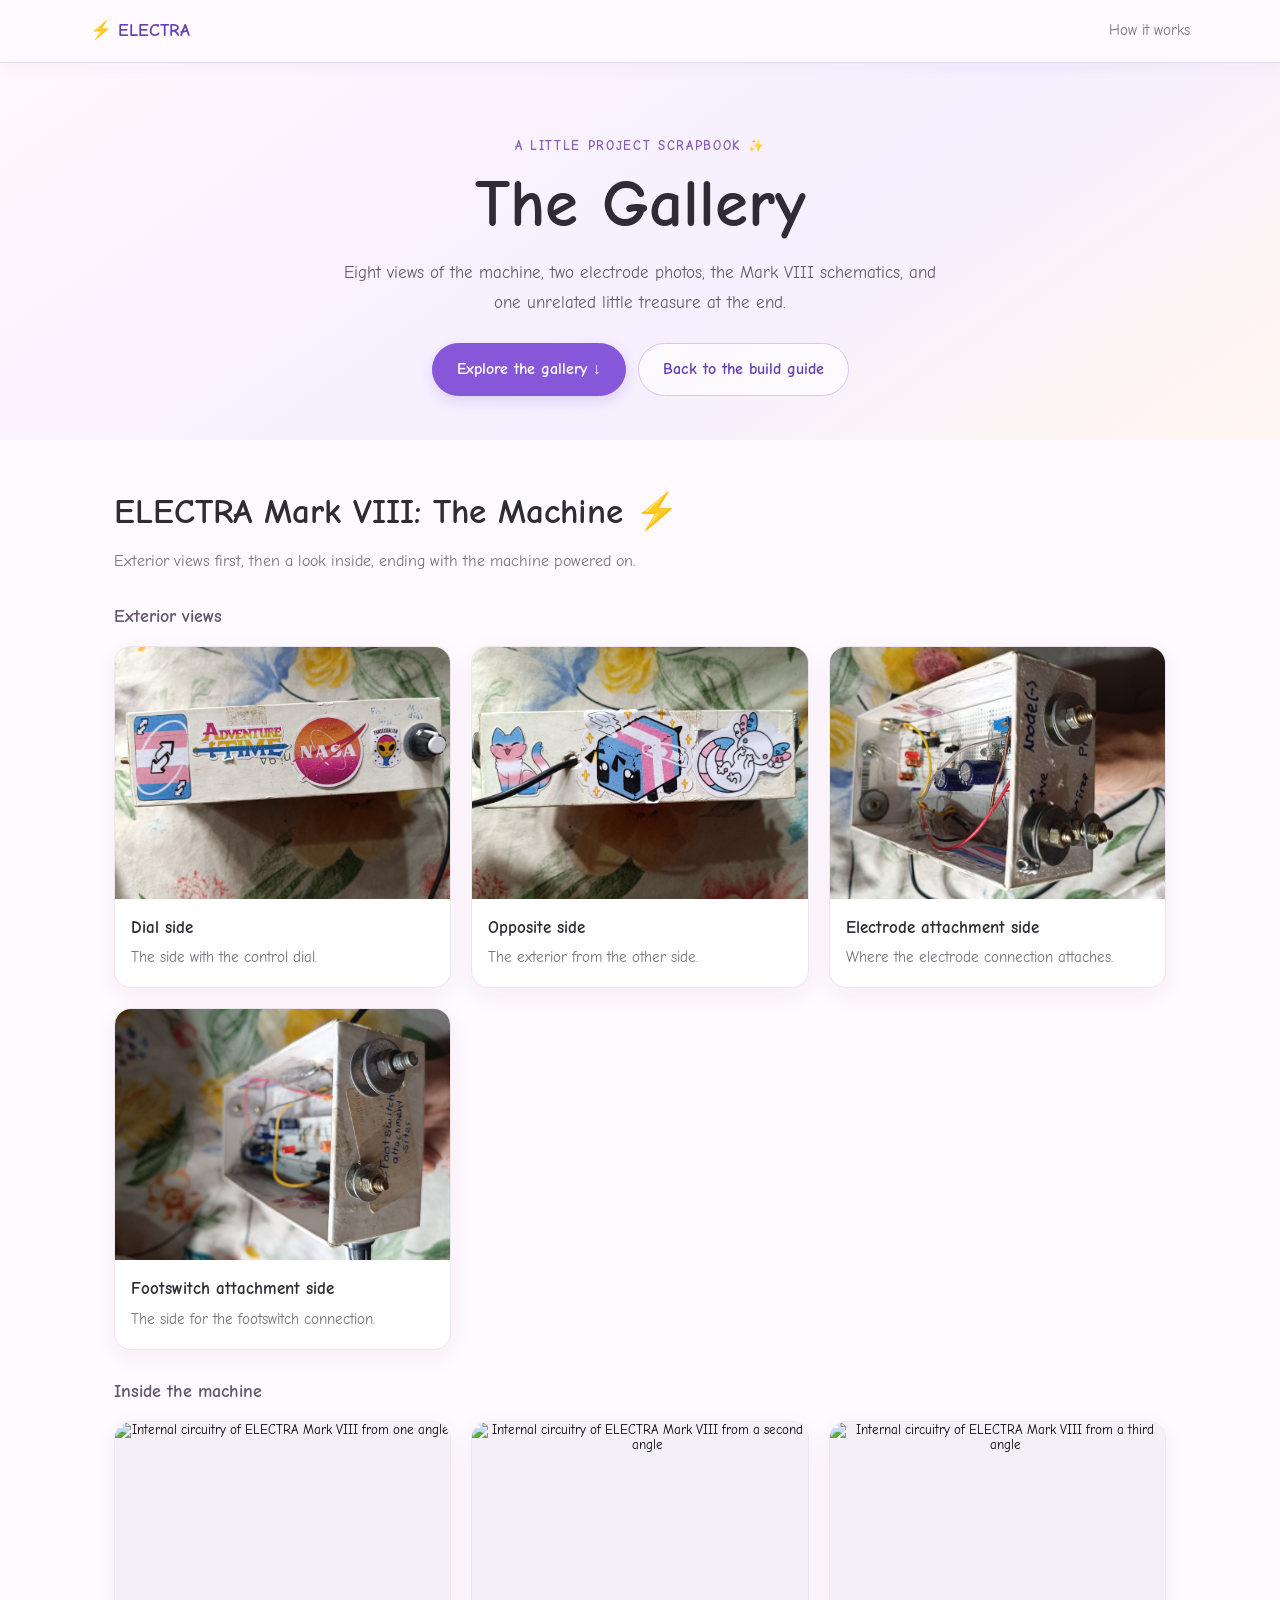
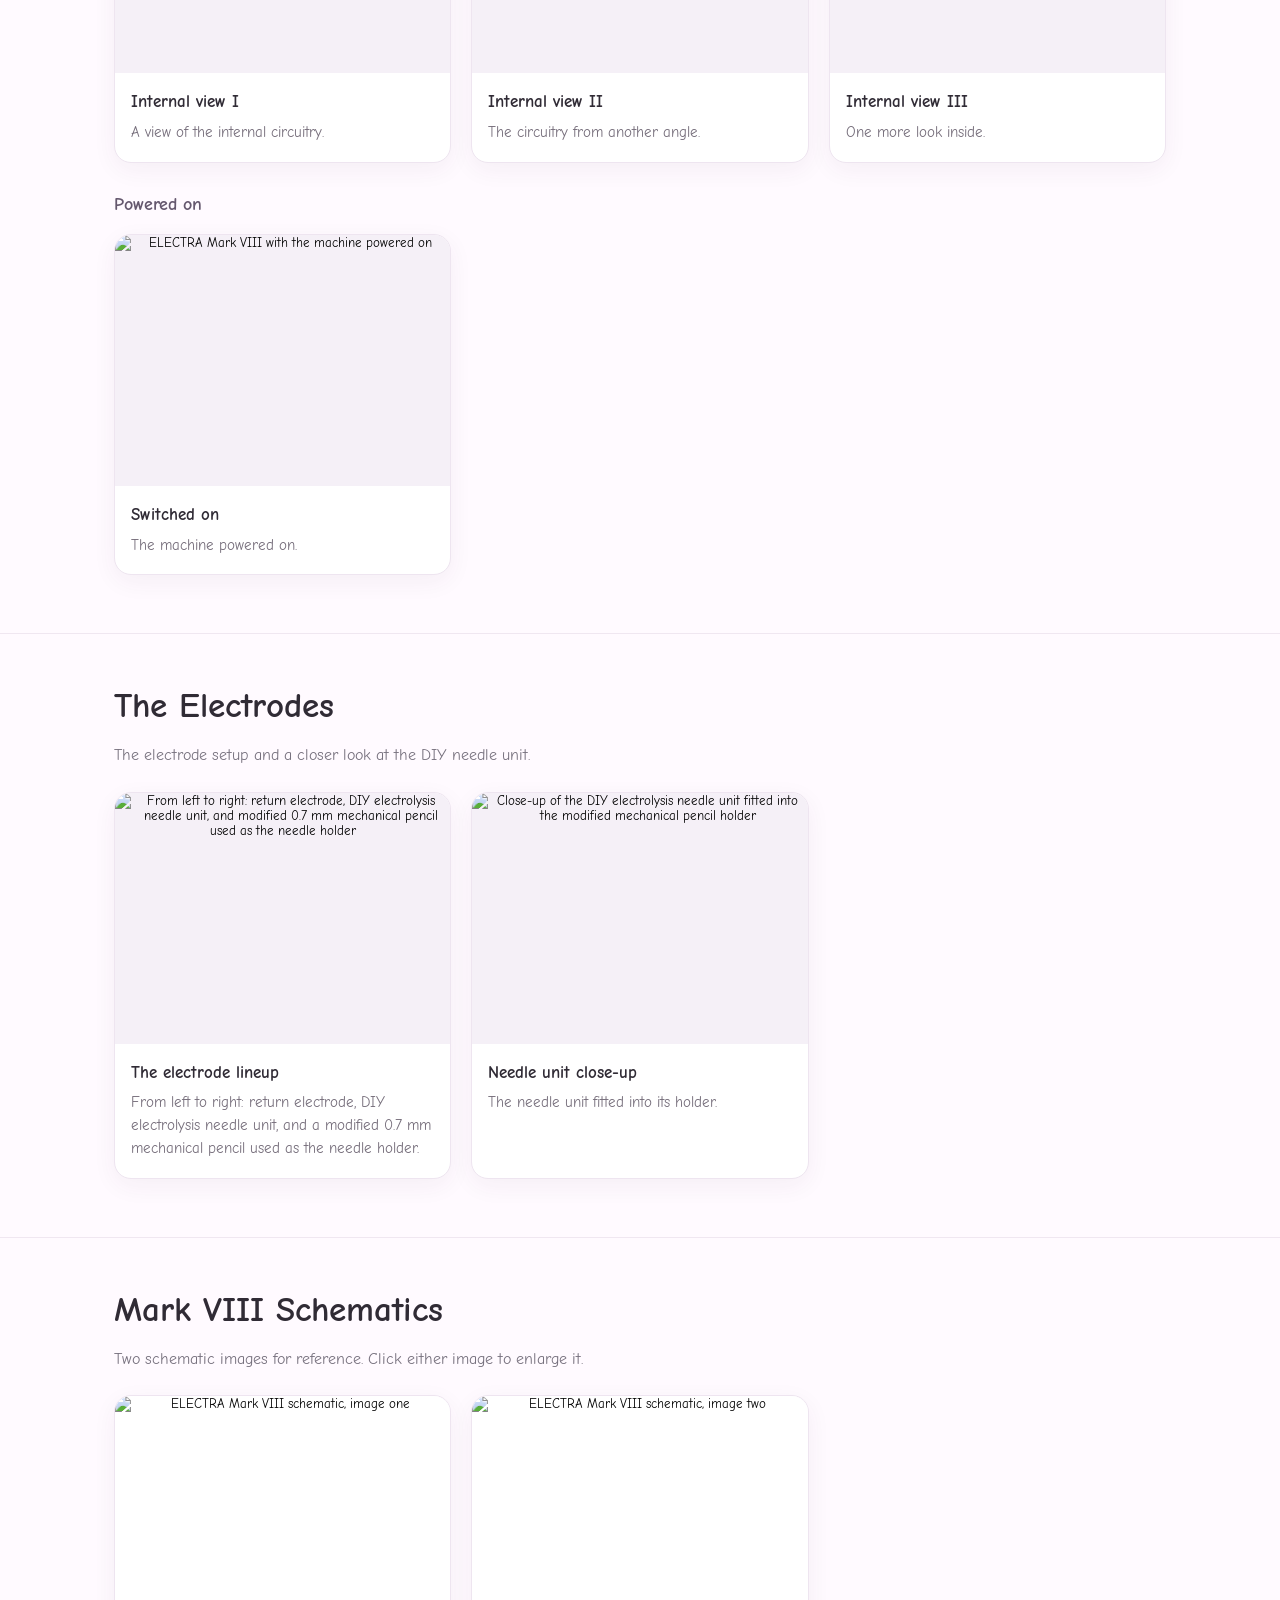
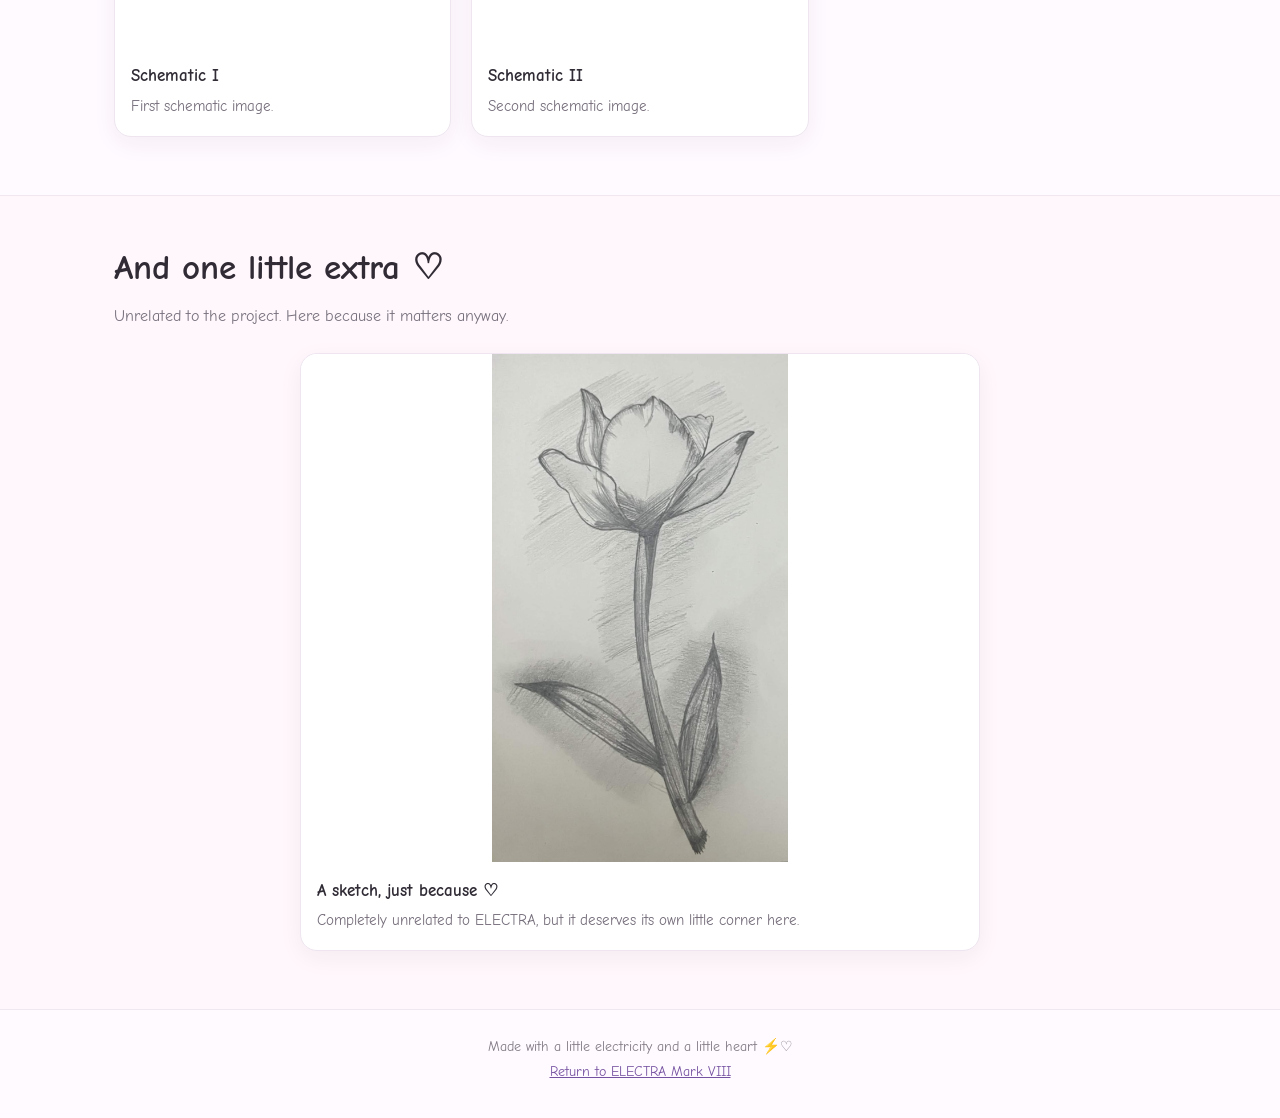
==== commit 2f77e85f: "Add files via upload" ====
--- a/gallery.html
+++ b/gallery.html
@@ -59,9 +59,6 @@
       <a class="logo" href="index.html">⚡ ELECTRA</a>
       <nav aria-label="Main navigation">
         <a href="index.html#what">How it works</a>
-        <a href="index.html#parts">Parts</a>
-        <a href="index.html#build">Build</a>
-        <a href="gallery.html" aria-current="page">Gallery</a>
       </nav>
     </div>
   </header>
@@ -89,19 +86,19 @@
         <h3 class="subsection-heading">Exterior views</h3>
         <div class="gallery-grid">
           <article class="gallery-card">
-            <button class="gallery-image-button" type="button" data-full="images/gallery/machine-1.jpg" data-caption="Dial side view" aria-label="Enlarge dial side view"><img src="images/gallery/machine-1.jpg" alt="ELECTRA Mark VIII viewed from the dial side" loading="lazy" /></button>
+            <button class="gallery-image-button" type="button" data-full="images/gallery/machine-exterior-dial-side.jpg" data-caption="Dial side view" aria-label="Enlarge dial side view"><img src="images/gallery/machine-exterior-dial-side.jpg" alt="ELECTRA Mark VIII viewed from the dial side" loading="lazy" /></button>
             <div class="gallery-copy"><h3>Dial side</h3><p>The side with the control dial.</p></div>
           </article>
           <article class="gallery-card">
-            <button class="gallery-image-button" type="button" data-full="images/gallery/machine-2.jpg" data-caption="Side opposite the dial" aria-label="Enlarge opposite dial side view"><img src="images/gallery/machine-2.jpg" alt="ELECTRA Mark VIII viewed from the side opposite the dial" loading="lazy" /></button>
+            <button class="gallery-image-button" type="button" data-full="images/gallery/machine-exterior-opposite-dial-side.jpg" data-caption="Side opposite the dial" aria-label="Enlarge opposite dial side view"><img src="images/gallery/machine-exterior-opposite-dial-side.jpg" alt="ELECTRA Mark VIII viewed from the side opposite the dial" loading="lazy" /></button>
             <div class="gallery-copy"><h3>Opposite side</h3><p>The exterior from the other side.</p></div>
           </article>
           <article class="gallery-card">
-            <button class="gallery-image-button" type="button" data-full="images/gallery/machine-3.jpg" data-caption="Electrode attachment side" aria-label="Enlarge electrode attachment side view"><img src="images/gallery/machine-3.jpg" alt="ELECTRA Mark VIII electrode attachment side" loading="lazy" /></button>
+            <button class="gallery-image-button" type="button" data-full="images/gallery/machine-exterior-electrode-attachment-side.jpg" data-caption="Electrode attachment side" aria-label="Enlarge electrode attachment side view"><img src="images/gallery/machine-exterior-electrode-attachment-side.jpg" alt="ELECTRA Mark VIII electrode attachment side" loading="lazy" /></button>
             <div class="gallery-copy"><h3>Electrode attachment side</h3><p>Where the electrode connection attaches.</p></div>
           </article>
           <article class="gallery-card">
-            <button class="gallery-image-button" type="button" data-full="images/gallery/machine-4.jpg" data-caption="Footswitch attachment side" aria-label="Enlarge footswitch attachment side view"><img src="images/gallery/machine-4.jpg" alt="ELECTRA Mark VIII footswitch attachment side" loading="lazy" /></button>
+            <button class="gallery-image-button" type="button" data-full="images/gallery/machine-exterior-footswitch-attachment-side.jpg" data-caption="Footswitch attachment side" aria-label="Enlarge footswitch attachment side view"><img src="images/gallery/machine-exterior-footswitch-attachment-side.jpg" alt="ELECTRA Mark VIII footswitch attachment side" loading="lazy" /></button>
             <div class="gallery-copy"><h3>Footswitch attachment side</h3><p>The side for the footswitch connection.</p></div>
           </article>
         </div>
@@ -109,15 +106,15 @@
         <h3 class="subsection-heading">Inside the machine</h3>
         <div class="gallery-grid">
           <article class="gallery-card">
-            <button class="gallery-image-button" type="button" data-full="images/gallery/machine-5.jpg" data-caption="Internal circuitry — angle 1" aria-label="Enlarge internal circuitry angle one"><img src="images/gallery/machine-5.jpg" alt="Internal circuitry of ELECTRA Mark VIII from one angle" loading="lazy" /></button>
+            <button class="gallery-image-button" type="button" data-full="images/gallery/machine-internal-circuitry-angle-1.jpg" data-caption="Internal circuitry — angle 1" aria-label="Enlarge internal circuitry angle one"><img src="images/gallery/machine-internal-circuitry-angle-1.jpg" alt="Internal circuitry of ELECTRA Mark VIII from one angle" loading="lazy" /></button>
             <div class="gallery-copy"><h3>Internal view I</h3><p>A view of the internal circuitry.</p></div>
           </article>
           <article class="gallery-card">
-            <button class="gallery-image-button" type="button" data-full="images/gallery/machine-6.jpg" data-caption="Internal circuitry — angle 2" aria-label="Enlarge internal circuitry angle two"><img src="images/gallery/machine-6.jpg" alt="Internal circuitry of ELECTRA Mark VIII from a second angle" loading="lazy" /></button>
+            <button class="gallery-image-button" type="button" data-full="images/gallery/machine-internal-circuitry-angle-2.jpg" data-caption="Internal circuitry — angle 2" aria-label="Enlarge internal circuitry angle two"><img src="images/gallery/machine-internal-circuitry-angle-2.jpg" alt="Internal circuitry of ELECTRA Mark VIII from a second angle" loading="lazy" /></button>
             <div class="gallery-copy"><h3>Internal view II</h3><p>The circuitry from another angle.</p></div>
           </article>
           <article class="gallery-card">
-            <button class="gallery-image-button" type="button" data-full="images/gallery/machine-7.jpg" data-caption="Internal circuitry — angle 3" aria-label="Enlarge internal circuitry angle three"><img src="images/gallery/machine-7.jpg" alt="Internal circuitry of ELECTRA Mark VIII from a third angle" loading="lazy" /></button>
+            <button class="gallery-image-button" type="button" data-full="images/gallery/machine-internal-circuitry-angle-3.jpg" data-caption="Internal circuitry — angle 3" aria-label="Enlarge internal circuitry angle three"><img src="images/gallery/machine-internal-circuitry-angle-3.jpg" alt="Internal circuitry of ELECTRA Mark VIII from a third angle" loading="lazy" /></button>
             <div class="gallery-copy"><h3>Internal view III</h3><p>One more look inside.</p></div>
           </article>
         </div>
@@ -125,7 +122,7 @@
         <h3 class="subsection-heading">Powered on</h3>
         <div class="gallery-grid">
           <article class="gallery-card">
-            <button class="gallery-image-button" type="button" data-full="images/gallery/machine-8.jpg" data-caption="ELECTRA Mark VIII powered on" aria-label="Enlarge powered-on machine photo"><img src="images/gallery/machine-8.jpg" alt="ELECTRA Mark VIII with the machine powered on" loading="lazy" /></button>
+            <button class="gallery-image-button" type="button" data-full="images/gallery/machine-powered-on.jpg" data-caption="ELECTRA Mark VIII powered on" aria-label="Enlarge powered-on machine photo"><img src="images/gallery/machine-powered-on.jpg" alt="ELECTRA Mark VIII with the machine powered on" loading="lazy" /></button>
             <div class="gallery-copy"><h3>Switched on</h3><p>The machine powered on.</p></div>
           </article>
         </div>
@@ -140,11 +137,11 @@
         </div>
         <div class="gallery-grid">
           <article class="gallery-card">
-            <button class="gallery-image-button" type="button" data-full="images/gallery/electrodes-1.jpg" data-caption="From left to right: return electrode, DIY electrolysis needle unit, and modified 0.7 mm mechanical pencil used as the needle holder." aria-label="Enlarge electrode lineup"><img src="images/gallery/electrodes-1.jpg" alt="From left to right: return electrode, DIY electrolysis needle unit, and modified 0.7 mm mechanical pencil used as the needle holder" loading="lazy" /></button>
+            <button class="gallery-image-button" type="button" data-full="images/gallery/electrodes-lineup.jpg" data-caption="From left to right: return electrode, DIY electrolysis needle unit, and modified 0.7 mm mechanical pencil used as the needle holder." aria-label="Enlarge electrode lineup"><img src="images/gallery/electrodes-lineup.jpg" alt="From left to right: return electrode, DIY electrolysis needle unit, and modified 0.7 mm mechanical pencil used as the needle holder" loading="lazy" /></button>
             <div class="gallery-copy"><h3>The electrode lineup</h3><p>From left to right: return electrode, DIY electrolysis needle unit, and a modified 0.7 mm mechanical pencil used as the needle holder.</p></div>
           </article>
           <article class="gallery-card">
-            <button class="gallery-image-button" type="button" data-full="images/gallery/electrodes-2.jpg" data-caption="Close-up of the needle unit fitted into the needle holder" aria-label="Enlarge needle unit fitted into holder"><img src="images/gallery/electrodes-2.jpg" alt="Close-up of the DIY electrolysis needle unit fitted into the modified mechanical pencil holder" loading="lazy" /></button>
+            <button class="gallery-image-button" type="button" data-full="images/gallery/needle-unit-fitted-in-holder-close-up.jpg" data-caption="Close-up of the needle unit fitted into the needle holder" aria-label="Enlarge needle unit fitted into holder"><img src="images/gallery/needle-unit-fitted-in-holder-close-up.jpg" alt="Close-up of the DIY electrolysis needle unit fitted into the modified mechanical pencil holder" loading="lazy" /></button>
             <div class="gallery-copy"><h3>Needle unit close-up</h3><p>The needle unit fitted into its holder.</p></div>
           </article>
         </div>
@@ -159,11 +156,11 @@
         </div>
         <div class="gallery-grid">
           <article class="gallery-card schematic-card">
-            <button class="gallery-image-button" type="button" data-full="images/gallery/schematic-1.jpg" data-caption="ELECTRA Mark VIII schematic — image 1" aria-label="Enlarge first Mark VIII schematic"><img src="images/gallery/schematic-1.jpg" alt="ELECTRA Mark VIII schematic, image one" loading="lazy" /></button>
+            <button class="gallery-image-button" type="button" data-full="images/gallery/mark-viii-schematic-1.jpg" data-caption="ELECTRA Mark VIII schematic — image 1" aria-label="Enlarge first Mark VIII schematic"><img src="images/gallery/mark-viii-schematic-1.jpg" alt="ELECTRA Mark VIII schematic, image one" loading="lazy" /></button>
             <div class="gallery-copy"><h3>Schematic I</h3><p>First schematic image.</p></div>
           </article>
           <article class="gallery-card schematic-card">
-            <button class="gallery-image-button" type="button" data-full="images/gallery/schematic-2.jpg" data-caption="ELECTRA Mark VIII schematic — image 2" aria-label="Enlarge second Mark VIII schematic"><img src="images/gallery/schematic-2.jpg" alt="ELECTRA Mark VIII schematic, image two" loading="lazy" /></button>
+            <button class="gallery-image-button" type="button" data-full="images/gallery/mark-viii-schematic-2.jpg" data-caption="ELECTRA Mark VIII schematic — image 2" aria-label="Enlarge second Mark VIII schematic"><img src="images/gallery/mark-viii-schematic-2.jpg" alt="ELECTRA Mark VIII schematic, image two" loading="lazy" /></button>
             <div class="gallery-copy"><h3>Schematic II</h3><p>Second schematic image.</p></div>
           </article>
         </div>
@@ -178,8 +175,8 @@
           <p>Unrelated to the project. Here because it matters anyway.</p>
         </div>
         <article class="gallery-card art-card">
-          <button class="gallery-image-button" type="button" data-full="images/gallery/future-gf-sketch.jpg" data-caption="An unrelated sketch, kept here for a special reason." aria-label="Enlarge the drawing">
-            <img src="images/gallery/future-gf-sketch.jpg" alt="An unrelated sketch by someone special" loading="lazy" />
+          <button class="gallery-image-button" type="button" data-full="images/gallery/little-sketch.jpg" data-caption="An unrelated sketch, kept here for a special reason." aria-label="Enlarge the drawing">
+            <img src="images/gallery/little-sketch.jpg" alt="An unrelated sketch by someone special" loading="lazy" />
           </button>
           <div class="gallery-copy"><h3>A sketch, just because ♡</h3><p>Completely unrelated to ELECTRA, but it deserves its own little corner here.</p></div>
         </article>
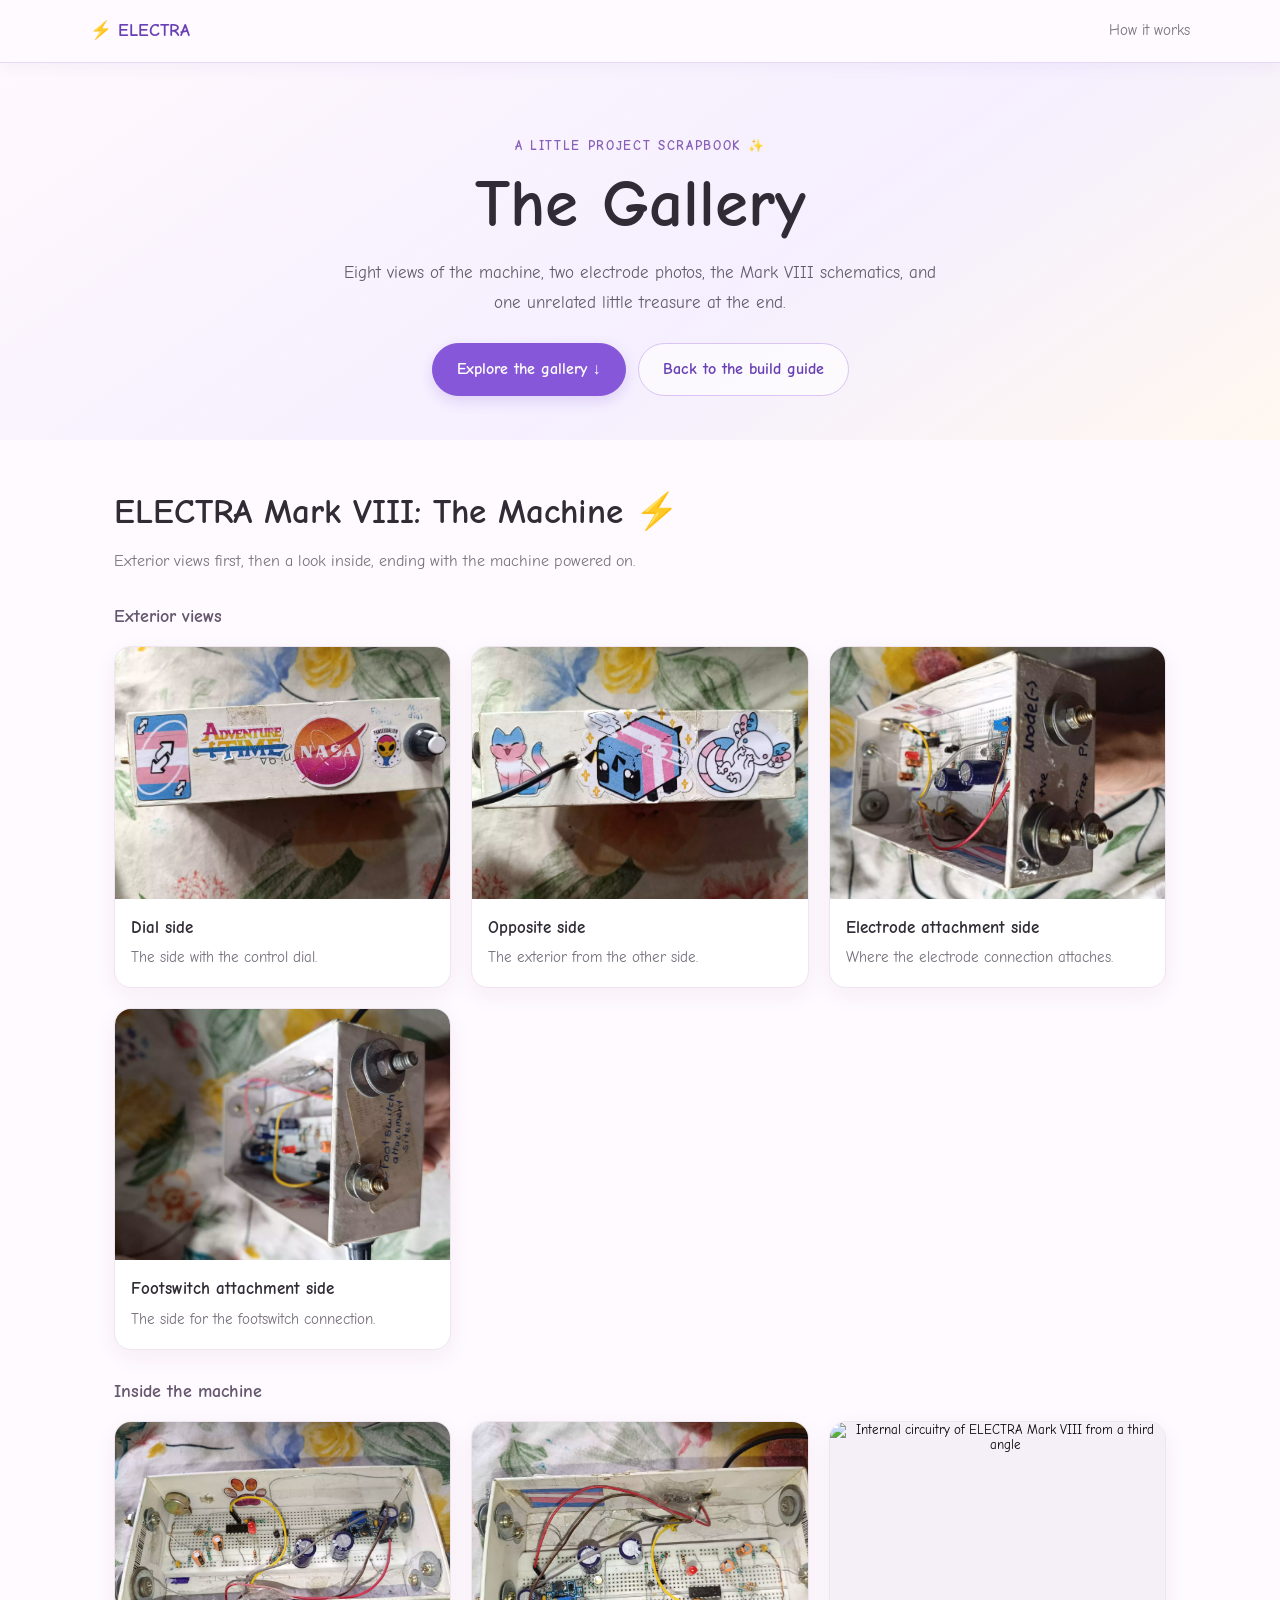
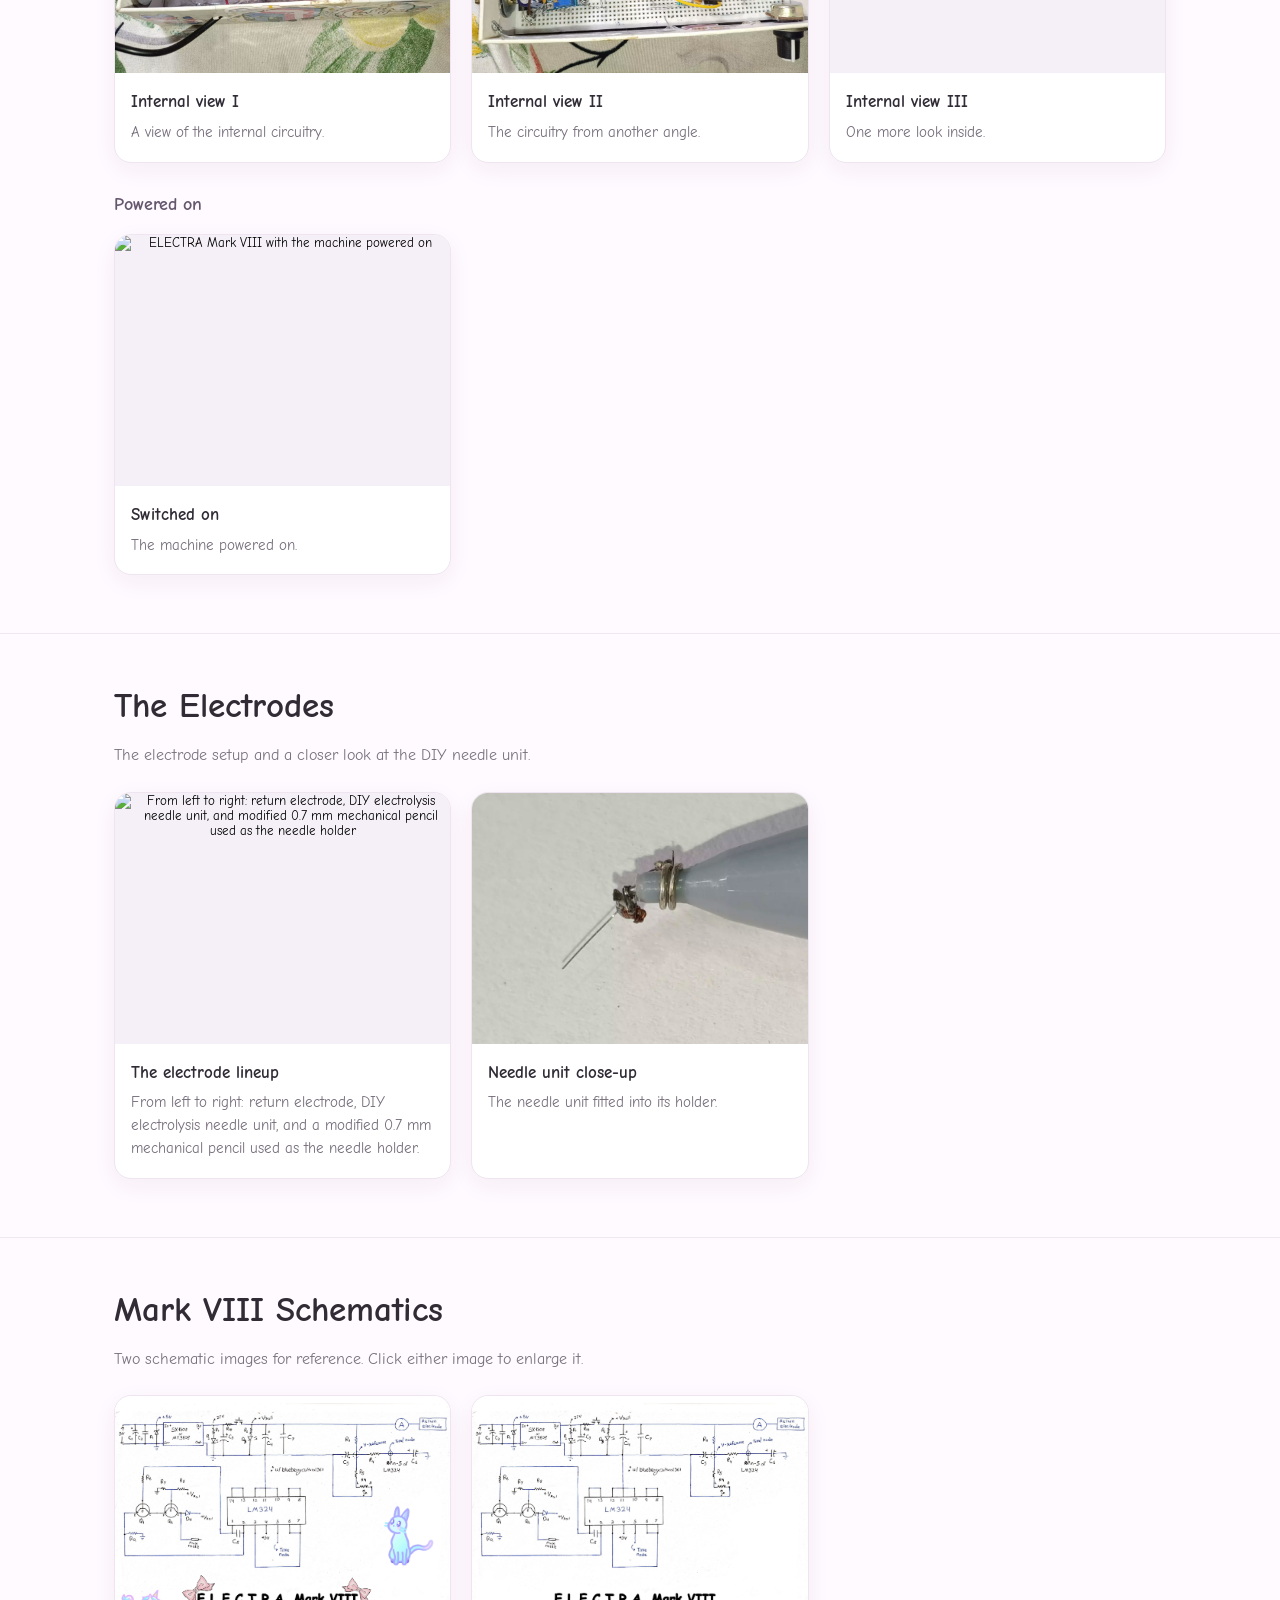
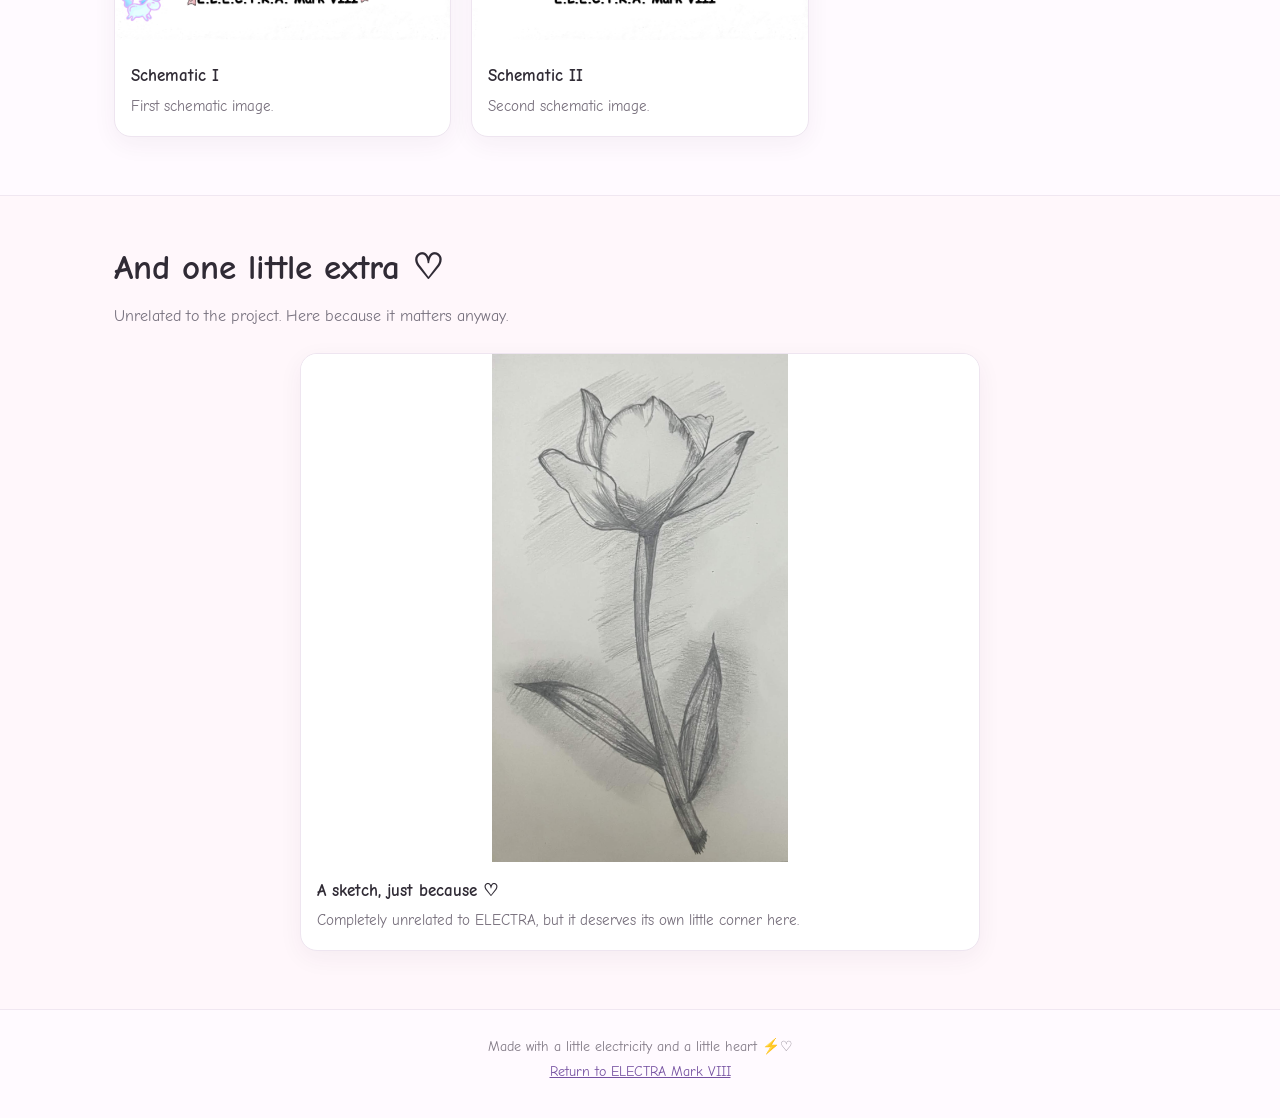
==== commit 77208079: "Add files via upload" ====
--- a/gallery.html
+++ b/gallery.html
@@ -86,19 +86,19 @@
         <h3 class="subsection-heading">Exterior views</h3>
         <div class="gallery-grid">
           <article class="gallery-card">
-            <button class="gallery-image-button" type="button" data-full="images/gallery/machine-exterior-dial-side.jpg" data-caption="Dial side view" aria-label="Enlarge dial side view"><img src="images/gallery/machine-exterior-dial-side.jpg" alt="ELECTRA Mark VIII viewed from the dial side" loading="lazy" /></button>
+            <button class="gallery-image-button" type="button" data-full="images/gallery/machine-exterior-dial-side.avif" data-caption="Dial side view" aria-label="Enlarge dial side view"><img src="images/gallery/machine-exterior-dial-side.avif" alt="ELECTRA Mark VIII viewed from the dial side" loading="lazy" /></button>
             <div class="gallery-copy"><h3>Dial side</h3><p>The side with the control dial.</p></div>
           </article>
           <article class="gallery-card">
-            <button class="gallery-image-button" type="button" data-full="images/gallery/machine-exterior-opposite-dial-side.jpg" data-caption="Side opposite the dial" aria-label="Enlarge opposite dial side view"><img src="images/gallery/machine-exterior-opposite-dial-side.jpg" alt="ELECTRA Mark VIII viewed from the side opposite the dial" loading="lazy" /></button>
+            <button class="gallery-image-button" type="button" data-full="images/gallery/machine-exterior-opposite-dial-side.avif" data-caption="Side opposite the dial" aria-label="Enlarge opposite dial side view"><img src="images/gallery/machine-exterior-opposite-dial-side.avif" alt="ELECTRA Mark VIII viewed from the side opposite the dial" loading="lazy" /></button>
             <div class="gallery-copy"><h3>Opposite side</h3><p>The exterior from the other side.</p></div>
           </article>
           <article class="gallery-card">
-            <button class="gallery-image-button" type="button" data-full="images/gallery/machine-exterior-electrode-attachment-side.jpg" data-caption="Electrode attachment side" aria-label="Enlarge electrode attachment side view"><img src="images/gallery/machine-exterior-electrode-attachment-side.jpg" alt="ELECTRA Mark VIII electrode attachment side" loading="lazy" /></button>
+            <button class="gallery-image-button" type="button" data-full="images/gallery/machine-exterior-electrode-attachment-side.avif" data-caption="Electrode attachment side" aria-label="Enlarge electrode attachment side view"><img src="images/gallery/machine-exterior-electrode-attachment-side.avif" alt="ELECTRA Mark VIII electrode attachment side" loading="lazy" /></button>
             <div class="gallery-copy"><h3>Electrode attachment side</h3><p>Where the electrode connection attaches.</p></div>
           </article>
           <article class="gallery-card">
-            <button class="gallery-image-button" type="button" data-full="images/gallery/machine-exterior-footswitch-attachment-side.jpg" data-caption="Footswitch attachment side" aria-label="Enlarge footswitch attachment side view"><img src="images/gallery/machine-exterior-footswitch-attachment-side.jpg" alt="ELECTRA Mark VIII footswitch attachment side" loading="lazy" /></button>
+            <button class="gallery-image-button" type="button" data-full="images/gallery/machine-exterior-footswitch-attachment-side.avif" data-caption="Footswitch attachment side" aria-label="Enlarge footswitch attachment side view"><img src="images/gallery/machine-exterior-footswitch-attachment-side.avif" alt="ELECTRA Mark VIII footswitch attachment side" loading="lazy" /></button>
             <div class="gallery-copy"><h3>Footswitch attachment side</h3><p>The side for the footswitch connection.</p></div>
           </article>
         </div>
@@ -106,15 +106,15 @@
         <h3 class="subsection-heading">Inside the machine</h3>
         <div class="gallery-grid">
           <article class="gallery-card">
-            <button class="gallery-image-button" type="button" data-full="images/gallery/machine-internal-circuitry-angle-1.jpg" data-caption="Internal circuitry — angle 1" aria-label="Enlarge internal circuitry angle one"><img src="images/gallery/machine-internal-circuitry-angle-1.jpg" alt="Internal circuitry of ELECTRA Mark VIII from one angle" loading="lazy" /></button>
+            <button class="gallery-image-button" type="button" data-full="images/gallery/machine-internal-circuitry-angle-1.avif" data-caption="Internal circuitry — angle 1" aria-label="Enlarge internal circuitry angle one"><img src="images/gallery/machine-internal-circuitry-angle-1.avif" alt="Internal circuitry of ELECTRA Mark VIII from one angle" loading="lazy" /></button>
             <div class="gallery-copy"><h3>Internal view I</h3><p>A view of the internal circuitry.</p></div>
           </article>
           <article class="gallery-card">
-            <button class="gallery-image-button" type="button" data-full="images/gallery/machine-internal-circuitry-angle-2.jpg" data-caption="Internal circuitry — angle 2" aria-label="Enlarge internal circuitry angle two"><img src="images/gallery/machine-internal-circuitry-angle-2.jpg" alt="Internal circuitry of ELECTRA Mark VIII from a second angle" loading="lazy" /></button>
+            <button class="gallery-image-button" type="button" data-full="images/gallery/machine-internal-circuitry-angle-2.avif" data-caption="Internal circuitry — angle 2" aria-label="Enlarge internal circuitry angle two"><img src="images/gallery/machine-internal-circuitry-angle-2.avif" alt="Internal circuitry of ELECTRA Mark VIII from a second angle" loading="lazy" /></button>
             <div class="gallery-copy"><h3>Internal view II</h3><p>The circuitry from another angle.</p></div>
           </article>
           <article class="gallery-card">
-            <button class="gallery-image-button" type="button" data-full="images/gallery/machine-internal-circuitry-angle-3.jpg" data-caption="Internal circuitry — angle 3" aria-label="Enlarge internal circuitry angle three"><img src="images/gallery/machine-internal-circuitry-angle-3.jpg" alt="Internal circuitry of ELECTRA Mark VIII from a third angle" loading="lazy" /></button>
+            <button class="gallery-image-button" type="button" data-full="images/gallery/machine-internal-circuitry-angle-3.avif" data-caption="Internal circuitry — angle 3" aria-label="Enlarge internal circuitry angle three"><img src="images/gallery/machine-internal-circuitry-angle-3.avif" alt="Internal circuitry of ELECTRA Mark VIII from a third angle" loading="lazy" /></button>
             <div class="gallery-copy"><h3>Internal view III</h3><p>One more look inside.</p></div>
           </article>
         </div>
@@ -122,7 +122,7 @@
         <h3 class="subsection-heading">Powered on</h3>
         <div class="gallery-grid">
           <article class="gallery-card">
-            <button class="gallery-image-button" type="button" data-full="images/gallery/machine-powered-on.jpg" data-caption="ELECTRA Mark VIII powered on" aria-label="Enlarge powered-on machine photo"><img src="images/gallery/machine-powered-on.jpg" alt="ELECTRA Mark VIII with the machine powered on" loading="lazy" /></button>
+            <button class="gallery-image-button" type="button" data-full="images/gallery/machine-powered-on.avif" data-caption="ELECTRA Mark VIII powered on" aria-label="Enlarge powered-on machine photo"><img src="images/gallery/machine-powered-on.avif" alt="ELECTRA Mark VIII with the machine powered on" loading="lazy" /></button>
             <div class="gallery-copy"><h3>Switched on</h3><p>The machine powered on.</p></div>
           </article>
         </div>
@@ -137,11 +137,11 @@
         </div>
         <div class="gallery-grid">
           <article class="gallery-card">
-            <button class="gallery-image-button" type="button" data-full="images/gallery/electrodes-lineup.jpg" data-caption="From left to right: return electrode, DIY electrolysis needle unit, and modified 0.7 mm mechanical pencil used as the needle holder." aria-label="Enlarge electrode lineup"><img src="images/gallery/electrodes-lineup.jpg" alt="From left to right: return electrode, DIY electrolysis needle unit, and modified 0.7 mm mechanical pencil used as the needle holder" loading="lazy" /></button>
+            <button class="gallery-image-button" type="button" data-full="images/gallery/electrodes-lineup.avif" data-caption="From left to right: return electrode, DIY electrolysis needle unit, and modified 0.7 mm mechanical pencil used as the needle holder." aria-label="Enlarge electrode lineup"><img src="images/gallery/electrodes-lineup.avif" alt="From left to right: return electrode, DIY electrolysis needle unit, and modified 0.7 mm mechanical pencil used as the needle holder" loading="lazy" /></button>
             <div class="gallery-copy"><h3>The electrode lineup</h3><p>From left to right: return electrode, DIY electrolysis needle unit, and a modified 0.7 mm mechanical pencil used as the needle holder.</p></div>
           </article>
           <article class="gallery-card">
-            <button class="gallery-image-button" type="button" data-full="images/gallery/needle-unit-fitted-in-holder-close-up.jpg" data-caption="Close-up of the needle unit fitted into the needle holder" aria-label="Enlarge needle unit fitted into holder"><img src="images/gallery/needle-unit-fitted-in-holder-close-up.jpg" alt="Close-up of the DIY electrolysis needle unit fitted into the modified mechanical pencil holder" loading="lazy" /></button>
+            <button class="gallery-image-button" type="button" data-full="images/gallery/needle-unit-fitted-in-holder-close-up.avif" data-caption="Close-up of the needle unit fitted into the needle holder" aria-label="Enlarge needle unit fitted into holder"><img src="images/gallery/needle-unit-fitted-in-holder-close-up.avif" alt="Close-up of the DIY electrolysis needle unit fitted into the modified mechanical pencil holder" loading="lazy" /></button>
             <div class="gallery-copy"><h3>Needle unit close-up</h3><p>The needle unit fitted into its holder.</p></div>
           </article>
         </div>
